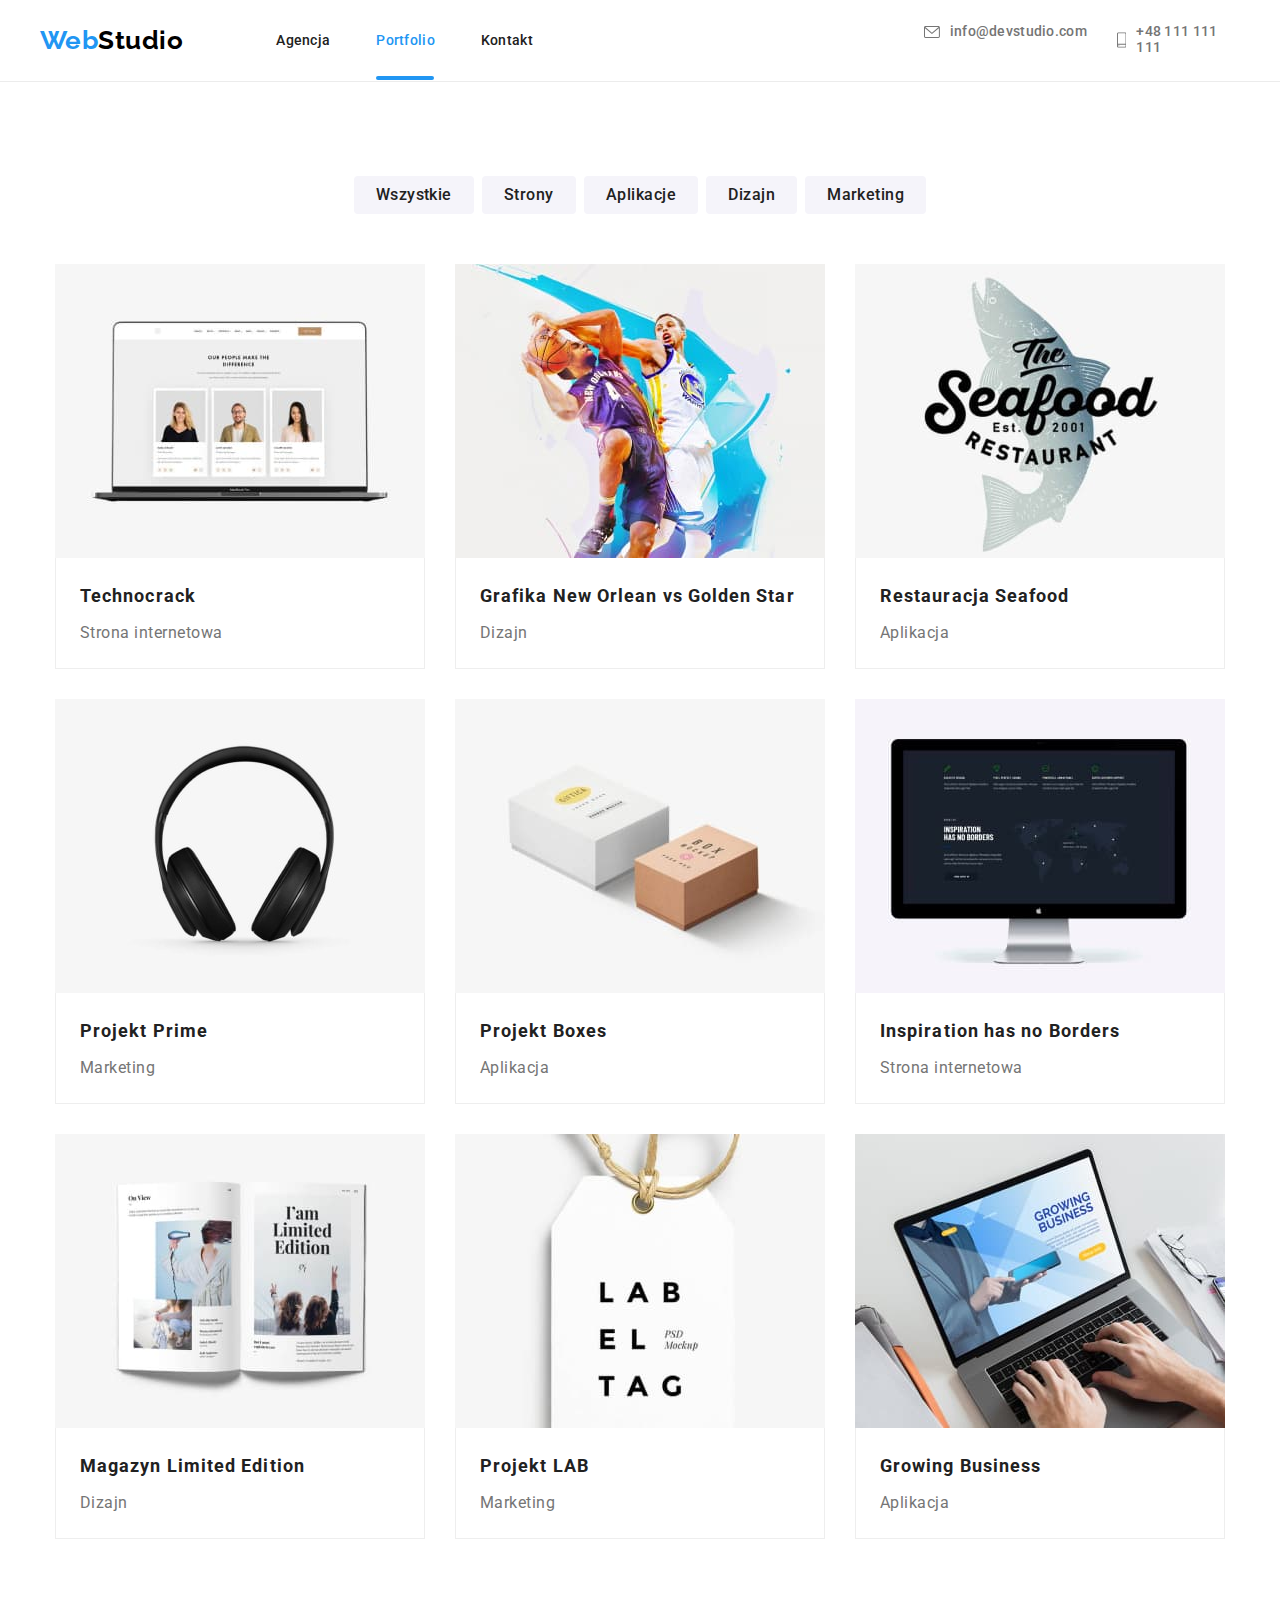
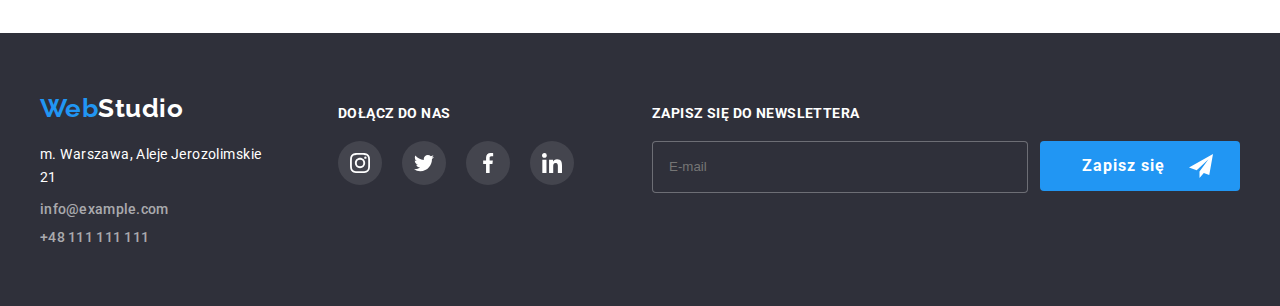
==== portfolio.html @ 6517c0ef "clone" ====
<!DOCTYPE html>
<html lang="pl">

<head>
  <meta charset="UTF-8" />
  <meta http-equiv="X-UA-Compatible" content="IE=edge" />
  <meta name="viewport" content="width=device-width, initial-scale=1.0" />
  <title>WebStudio | Portfolio</title>
  <link rel="preconnect" href="https://fonts.googleapis.com" />
  <link rel="preconnect" href="https://fonts.gstatic.com" crossorigin />
  <link href="https://fonts.googleapis.com/css2?family=Raleway:wght@700&family=Roboto:wght@400;500;700;900&display=swap"
    rel="stylesheet" />
  <link rel="stylesheet" href="https://cdnjs.cloudflare.com/ajax/libs/modern-normalize/1.1.0/modern-normalize.min.css"
    integrity="sha512-wpPYUAdjBVSE4KJnH1VR1HeZfpl1ub8YT/NKx4PuQ5NmX2tKuGu6U/JRp5y+Y8XG2tV+wKQpNHVUX03MfMFn9Q=="
    crossorigin="anonymous" referrerpolicy="no-referrer" />
  <link href="./css/styles.css" rel="stylesheet" />
</head>

<body>
  <header class="header-line">
    <div class="container box1">
      <a class="logo-black" href="./index.html"><span class="logo-web">Web</span>Studio</a>
      <nav>
        <ul class="navigation-links">
          <li class="list-navigation">
            <a class="link" href="./index.html">Agencja</a>
          </li>
          <li class="list-navigation">
            <a class="link-active-portfolio" href="./portfolio.html">Portfolio</a>
          </li>
          <li class="list-navigation">
            <a class="link" href="#">Kontakt</a>
          </li>
        </ul>
      </nav>
      <ul class="contact-links-top">
        <li class="list-contact">
          <a class="link-contact" href="mailto:info@devstudio.com">
            <svg class="icons-contact" width="16" height="12">
              <use href="./images/icons.svg#icon-envelope"></use>
            </svg>info@devstudio.com</a>
        </li>
        <li class="list-contact">
          <a class="link-contact" href="tel:+48111111111"><svg class="icons-contact" width="10" height="16">
              <use href="./images/icons.svg#icon-phone"></use>
            </svg>+48 111 111 111</a>
        </li>
      </ul>
    </div>
  </header>
  <main>
    <!-- Project filters -->
    <div class="container">
      <ul class="list-project-filter">
        <li class="item-project-filter">
          <button type="button" class="project-filter">Wszystkie</button>
        </li>
        <li class="item-project-filter">
          <button type="button" class="project-filter">Strony</button>
        </li>
        <li class="item-project-filter">
          <button type="button" class="project-filter">Aplikacje</button>
        </li>
        <li class="item-project-filter">
          <button type="button" class="project-filter">Dizajn</button>
        </li>
        <li class="item-project-filter">
          <button type="button" class="project-filter">Marketing</button>
        </li>
      </ul>
    </div>
    <!-- Project results -->
    <section class="section-projects">
      <div class="container">
        <ul class="list-project">
          <li class="item-project">
            <img src="images/technocrack.jpg" alt="projekt strony internetowej firmy technocrack" width="370"
              height="294" />
            <div class="overlay">
              <p class="overlay-description">
                Technocrack jest popularną platformą wykorzystywaną do
                rozpowszechniania koronawirusa. Firmy wykorzystują tę
                platformę do celów szpiegowskich i ataków na niezabezpieczone
                serwery konkurencji
              </p>
            </div>
            <div class="project-border">
              <h2 class="project-name">Technocrack</h2>
              <p class="project-group">Strona internetowa</p>
            </div>
          </li>
          <li class="item-project">
            <img src="images/new-orlean-vs-golden-star.jpg" alt="ilustracja dwóch zawodników koszykówki podczas meczu"
              width="370" height="294" />
            <div class="overlay">
              <p class="overlay-description">
                Technocrack jest popularną platformą wykorzystywaną do
                rozpowszechniania koronawirusa. Firmy wykorzystują tę
                platformę do celów szpiegowskich i ataków na niezabezpieczone
                serwery konkurencji
              </p>
            </div>
            <div class="project-border">
              <h2 class="project-name">
                Grafika New Orlean vs Golden Star
              </h2>
              <p class="project-group">Dizajn</p>
            </div>
          </li>
          <li class="item-project">
            <img src="images/seafood-restaurant.jpg" alt="logo restauracji seafood" width="370" height="294" />
            <div class="overlay">
              <p class="overlay-description">
                Technocrack jest popularną platformą wykorzystywaną do
                rozpowszechniania koronawirusa. Firmy wykorzystują tę
                platformę do celów szpiegowskich i ataków na niezabezpieczone
                serwery konkurencji
              </p>
            </div>
            <div class="project-border">
              <h2 class="project-name">
                Restauracja Seafood
              </h2>
              <p class="project-group">Aplikacja</p>
            </div>
          </li>
          <li class="item-project">
            <img src="images/project-prime.jpg" alt="czarne słuchawki nauszne" width="370" height="294" />
            <div class="overlay">
              <p class="overlay-description">
                Technocrack jest popularną platformą wykorzystywaną do
                rozpowszechniania koronawirusa. Firmy wykorzystują tę
                platformę do celów szpiegowskich i ataków na niezabezpieczone
                serwery konkurencji
              </p>
            </div>
            <div class="project-border">
              <h2 class="project-name">
                Projekt Prime
              </h2>
              <p class="project-group">Marketing</p>
            </div>
          </li>
          <li class="item-project">
            <img src="images/project-boxes.jpg" alt="dwa tekturowe pudełka" width="370" height="294" />
            <div class="overlay">
              <p class="overlay-description">
                Technocrack jest popularną platformą wykorzystywaną do
                rozpowszechniania koronawirusa. Firmy wykorzystują tę
                platformę do celów szpiegowskich i ataków na niezabezpieczone
                serwery konkurencji
              </p>
            </div>
            <div class="project-border">
              <h2 class="project-name">
                Projekt Boxes
              </h2>
              <p class="project-group">Aplikacja</p>
            </div>
          </li>
          <li class="item-project">
            <img src="images/inspiration-has-no-borders.jpg"
              alt="monitor z wyświetlonym projektem strony internetowej inspiration has no borders" width="370"
              height="294" />
            <div class="overlay">
              <p class="overlay-description">
                Technocrack jest popularną platformą wykorzystywaną do
                rozpowszechniania koronawirusa. Firmy wykorzystują tę
                platformę do celów szpiegowskich i ataków na niezabezpieczone
                serwery konkurencji
              </p>
            </div>
            <div class="project-border">
              <h2 class="project-name">
                Inspiration has no Borders
              </h2>
              <p class="project-group">Strona internetowa</p>
            </div>
          </li>
          <li class="item-project">
            <img src="images/limited-edition-magazine.jpg" alt="zdjęcie papierowej wersji magazynu limited edition"
              width="370" height="294" />
            <div class="overlay">
              <p class="overlay-description">
                Technocrack jest popularną platformą wykorzystywaną do
                rozpowszechniania koronawirusa. Firmy wykorzystują tę
                platformę do celów szpiegowskich i ataków na niezabezpieczone
                serwery konkurencji
              </p>
            </div>
            <div class="project-border">
              <h2 class="project-name">
                Magazyn Limited Edition
              </h2>
              <p class="project-group">Dizajn</p>
            </div>
          </li>
          <li class="item-project">
            <img src="images/project-lab.jpg" alt="makieta projektu labeltag" width="370" height="294" />
            <div class="overlay">
              <p class="overlay-description">
                Technocrack jest popularną platformą wykorzystywaną do
                rozpowszechniania koronawirusa. Firmy wykorzystują tę
                platformę do celów szpiegowskich i ataków na niezabezpieczone
                serwery konkurencji
              </p>
            </div>
            <div class="project-border">
              <h2 class="project-name">Projekt LAB</h2>
              <p class="project-group">Marketing</p>
            </div>
          </li>
          <li class="item-project">
            <img src="images/growing-business.jpg" alt="laptop z uruchomioną aplikacją growing business" width="370"
              height="294" />
            <div class="overlay">
              <p class="overlay-description">
                Technocrack jest popularną platformą wykorzystywaną do
                rozpowszechniania koronawirusa. Firmy wykorzystują tę
                platformę do celów szpiegowskich i ataków na niezabezpieczone
                serwery konkurencji
              </p>
            </div>
            <div class="project-border">
              <h2 class="project-name">Growing Business</h2>
              <p class="project-group">Aplikacja</p>
            </div>
          </li>
        </ul>
      </div>
    </section>
  </main>
  <footer class="footer">
    <div class="container footer-box">
      <div>
        <a class="logo-white" href="./index.html"><span class="logo-web">Web</span>Studio</a>
        <address>
          <ul class="contact-links-bottom">
            <li>
              <p class="city-street">m. Warszawa, Aleje Jerozolimskie 21</p>
            </li>
            <li class="item-contact-bottom">
              <a class="link" href="mailto:info@example.com">info@example.com</a>
            </li>
            <li>
              <a class="link" href="tel:+48111111111">+48 111 111 111</a>
            </li>
          </ul>
        </address>
      </div>
      <div class="media-box social-margin">
        <h3 class="social-media-title">Dołącz do nas</h3>
        <ul class="list-social-media">
          <li class="social-media-icon">
            <a class="social-media-icon-border" href="#">
              <svg class="list-icons" width="20" height="20">
                <use href="./images/icons.svg#icon-instagram"></use>
              </svg></a>
          </li>
          <li class="social-media-icon">
            <a class="social-media-icon-border" href="#">
              <svg class="list-icons" width="20" height="20">
                <use href="./images/icons.svg#icon-twitter"></use>
              </svg></a>
          </li>
          <li class="social-media-icon">
            <a class="social-media-icon-border" href="#">
              <svg class="list-icons" width="20" height="20">
                <use href="./images/icons.svg#icon-facebook"></use>
              </svg></a>
          </li>
          <li class="social-media-icon">
            <a class="social-media-icon-border" href="#">
              <svg class="list-icons" width="20" height="20">
                <use href="./images/icons.svg#icon-linkedin"></use>
              </svg></a>
          </li>
        </ul>
      </div>
      <form class="list-what-we-do newsletter-margin" name="newsletterForm" autocomplete="on">
        <label class="social-media-title column" for="newsletter-input">
          Zapisz się do newslettera
          <input class="newsletter-form" id="newsletter-input" type="email" name="newsletterEmail" placeholder="E-mail"
            required />
        </label>
        <button class="service-order button-margin" type="submit">Zapisz się<svg class="send-icon" width="24"
            height="24">
            <use href="./images/icons.svg#icon-send"></use>
          </svg></button>
      </form>
    </div>
  </footer>
</body>

</html>
---- css/styles.css ----
* {
  margin: 0;
  padding: 0;
}

:root {
  --accent-color: #2196f3;
  --main-text-color: #212121;
  --main-description-color: #757575;
  --white-text: #fff;
  --black-text: #000000;
  --bottom-contact-color: rgba(255, 255, 255, 0.6);
  --portfolio-filter: #f5f4fa;
  --footer-background: #2f303a;
  --footer-socialmedia-icon: rgba(255, 255, 255, 0.1);
  --icon-color: #afb1b8;
}

/* Global */

body {
  color: var(--main-text-color);
  font-family: "Roboto", "Tahoma", sans-serif;
  letter-spacing: 0.03em;
}

a {
  text-decoration: none;
}

ul {
  list-style: none;
}

.container {
  max-width: 1200px;
  width: 100%;
  margin: 0 auto;
}

.section {
  padding: 94px 0;
}

.second-headline {
  color: var(--main-text-color);
  font-size: 36px;
  line-height: 1.16;
  text-align: center;
  letter-spacing: 0.03em;
  margin-bottom: 50px;
}

.align {
  text-align: center;
}

/* Header */

.link-active,
.link-active-portfolio {
  color: var(--accent-color);
  font-weight: 500;
  font-size: 14px;
  line-height: 1.14;
  letter-spacing: 0.02em;
  transition-duration: 250ms;
  transition-timing-function: cubic-bezier(0.4, 0, 0.2, 1);
  transition-property: color;
}

.link-active::after,
.link-active-portfolio::after {
  content: "";
  height: 4px;
  background-color: var(--accent-color);
  border-radius: 2px;
  position: absolute;
  top: 46px;
  left: 0;
  margin: 0;
  padding: 0;
  display: block;
}

.link-active::after {
  width: 53px;
}
.link-active-portfolio::after {
  width: 58px;
}

.header-line {
  border-bottom: 1px solid #ececec;
}

.box1 {
  display: flex;
  align-items: center;
  margin-top: 24px;
  margin-bottom: 25px;
}

.logo-black {
  color: var(--black-text);
  font-family: "Raleway";
  font-weight: 700;
  font-size: 26px;
  margin-right: 93px;
}

.logo-white {
  color: var(--white-text);
  font-family: "Raleway";
  font-weight: 700;
  font-size: 26px;
}

.logo-web {
  color: var(--accent-color);
}

.navigation-links {
  display: flex;
}

.navigation-links:last-child {
  margin-right: 345px;
}

.list-navigation {
  margin-right: 46px;
  position: relative;
}

.link {
  color: var(--main-text-color);
  font-weight: 500;
  font-size: 14px;
  line-height: 1.14;
  letter-spacing: 0.02em;
  transition-duration: 250ms;
  transition-timing-function: cubic-bezier(0.4, 0, 0.2, 1);
  transition-property: color;
}

.contact-links-bottom .link:hover,
.contact-links-bottom .link:focus,
.link-active:hover,
.link-active:focus,
.link:hover,
.link:focus {
  color: var(--accent-color);
}

.contact-links-top {
  display: flex;
}

.link-contact {
  display: flex;
  align-items: center;
}

.list-contact:not(:last-child) {
  margin-right: 30px;
}

.contact-links-top .link-contact {
  color: var(--main-description-color);
  fill: var(--main-description-color);
  font-weight: 500;
  font-size: 14px;
  line-height: 1.14;
  letter-spacing: 0.02em;
  transition-duration: 250ms;
  transition-timing-function: cubic-bezier(0.4, 0, 0.2, 1);
  transition-property: color, fill;
}

.link-contact:hover,
.link-contact:focus {
  color: var(--accent-color);
  fill: var(--accent-color);
}

.icons-contact {
  margin-right: 10px;
}

/* Main Header */

.main-headline {
  color: var(--white-text);
  font-weight: 900;
  font-size: 44px;
  line-height: 1.36;
  text-align: center;
  letter-spacing: 0.06em;
  padding-top: 200px;
  margin-bottom: 30px;
  text-transform: uppercase;
}

.service-order {
  color: var(--white-text);
  font-family: "Roboto";
  font-weight: 700;
  font-size: 16px;
  line-height: 1.87;
  letter-spacing: 0.06em;
  background: var(--accent-color);
  border: none;
  border-radius: 4px;
  cursor: pointer;
}

.service-padding {
  padding: 10px 41px 10px 41px;
  margin-bottom: 200px;
}

.section-background-1 {
  background-color: var(--footer-background);
  background-image: linear-gradient(
      to bottom,
      rgba(47, 48, 58, 0.4) 50%,
      rgba(47, 48, 58, 0.4) 50%
    ),
    url(../images/baner-background.jpg);
  background-repeat: no-repeat;
  background-position: center;
  background-size: 1600px;
}

.box3 {
  display: flex;
  justify-content: center;
  padding-bottom: 200px;
}

/* Our assests */

.assets {
  font-size: 14px;
  line-height: 1.14;
  letter-spacing: 0.03em;
  text-transform: uppercase;
}

.assets-description {
  color: var(--main-description-color);
  font-size: 14px;
  line-height: 1.71;
  letter-spacing: 0.03em;
  margin-top: 10px;
}

.list-assets {
  display: flex;
}

.item-assest:not(:last-child) {
  margin-right: 30px;
}

.assets-icon-box {
  display: flex;
  justify-content: center;
  align-items: center;
  width: 270px;
  height: 120px;
  background-color: var(--portfolio-filter);
  margin-bottom: 30px;
}

/* What we do */

.list-what-we-do {
  display: flex;
  justify-content: center;
}

.item-what-we-do:not(:last-child) {
  margin-right: 30px;
}

.section-what-we-do {
  margin-bottom: 94px;
}

.item-description-background {
  position: relative;
}

.item-description {
  width: 370px;
  height: 70px;

  position: absolute;
  left: 50%;
  top: 87%;
  margin: 0;
  padding: 27px 90px;
  transform: translateX(-50%) translateY(-50%);
  z-index: 1;

  font-weight: 700;
  font-size: 14px;
  line-height: 0.87;
  text-align: center;
  letter-spacing: 0.03em;
  text-transform: uppercase;
  background-image: linear-gradient(
    to bottom,
    rgba(47, 48, 58, 0.8) 50%,
    rgba(47, 48, 58, 0.8) 50%
  );
  color: var(--white-text);
}

/* Our team */

.section-background-2 {
  background-color: var(--portfolio-filter);
}

.item-team {
  margin-right: 30px;
  background-color: var(--white-text);
  box-shadow: 0px 1px 3px rgba(0, 0, 0, 0.12), 0px 1px 1px rgba(0, 0, 0, 0.14),
    0px 2px 1px rgba(0, 0, 0, 0.2);
  border-radius: 0px 0px 4px 4px;
  max-width: 270px;
}

.item-team:last-child {
  margin-right: 0px;
}

.member-name {
  color: var(--main-text-color);
  font-weight: 500;
  font-size: 16px;
  line-height: 1.18;
  letter-spacing: 0.03em;
  margin-top: 30px;
  margin-bottom: 10px;
  display: flex;
  justify-content: center;
}

.member-position {
  color: var(--main-description-color);
  font-size: 16px;
  line-height: 1.18;
  letter-spacing: 0.03em;
  margin-bottom: 16px;
  display: flex;
  justify-content: center;
}

.team-icon:not(:last-child) {
  margin-right: 10px;
}

.team-icon-border {
  display: flex;
  align-items: center;
  justify-content: center;
  width: 44px;
  height: 44px;
  border-radius: 50px;
  fill: var(--icon-color);
  background-color: var(--white-text);
  transition-duration: 250ms;
  transition-timing-function: cubic-bezier(0.4, 0, 0.2, 1);
  transition-property: background-color, fill;
}

.team-icon-border:hover,
.team-icon-border:focus {
  fill: var(--white-text);
  background-color: var(--accent-color);
}

/* Our clients */

.list-clients {
  fill: var(--icon-color);
  padding-bottom: 30px;
  display: flex;
  align-items: center;
  justify-content: center;
  transition-duration: 250ms;
  transition-timing-function: cubic-bezier(0.4, 0, 0.2, 1);
  transition-property: fill;
}

.item-client:not(:last-child) {
  margin-right: 30px;
}

.list-icons {
  transition-duration: 250ms;
  transition-timing-function: cubic-bezier(0.4, 0, 0.2, 1);
}

.item-border {
  display: flex;
  align-items: center;
  justify-content: center;
  width: 170px;
  height: 92px;
  border: 1px solid #afb1b8;
  border-radius: 4px;
  fill: var(--icon-color);
  transition-property: border, --color3, --color2;
  transition-duration: 1s;
  transition-timing-function: cubic-bezier(0.4, 0, 0.2, 1);
  transition-property: border;
}

.item-border:hover,
.item-border:focus {
  border: 1px solid var(--accent-color);
  fill: var(--accent-color);
}

/* Footer */

.footer {
  background-color: var(--footer-background);
  padding-top: 60px;
  padding-bottom: 60px;
}

.city-street {
  color: var(--white-text);
  font-size: 14px;
  line-height: 1.71;
  letter-spacing: 0.03em;
  font-style: normal;
  margin-top: 20px;
  margin-bottom: 9px;
}

.item-contact-bottom {
  margin-bottom: 9px;
}

.contact-links-bottom .link {
  color: var(--bottom-contact-color);
  font-weight: 500;
  font-size: 14px;
  line-height: 1.14;
  letter-spacing: 0.02em;
  font-style: normal;
  transition-duration: 250ms;
  transition-timing-function: cubic-bezier(0.4, 0, 0.2, 1);
  transition-property: color;
}

.media-box {
  display: flex;
  flex-direction: column;
  padding-top: 12px;
}

.column {
  display: flex;
  flex-direction: column;
}

.social-margin {
  padding-left: 70px;
}

.newsletter-margin {
  margin-left: 78px;
  padding-top: 12px;
}

.button-margin {
  display: flex;
  align-items: center;
  margin-top: 36px;
  margin-left: 12px;
  padding-left: 42px;
  width: 200px;
  height: 50px;
}

.send-icon {
  margin-left: 24px;
}

input.newsletter-form {
  color: rgba(255, 255, 255, 0.6);
}

input.newsletter-form:focus {
  border: 1px solid var(--accent-color);
}

.newsletter-form {
  width: 358px;
  height: 50px;
  background: #2f303a;
  border: 1px solid rgba(255, 255, 255, 0.3);
  border-radius: 4px;
  padding-left: 16px;
  margin-top: 20px;
}

.social-media-title {
  color: var(--white-text);
  font-weight: 700;
  font-size: 14px;
  line-height: 16px;
  letter-spacing: 0.03em;
  text-transform: uppercase;
  margin-bottom: 20px;
}

.social-media-icon:not(:last-child) {
  margin-right: 20px;
}

.footer-box {
  display: flex;
  justify-content: center;
}

.social-media-icon-border {
  display: flex;
  align-items: center;
  justify-content: center;
  width: 44px;
  height: 44px;
  background-color: var(--footer-socialmedia-icon);
  fill: var(--white-text);
  border-radius: 50px;
  transition-duration: 250ms;
  transition-timing-function: cubic-bezier(0.4, 0, 0.2, 1);
  transition-property: background-color, fill;
}

.social-media-icon-border:hover,
.social-media-icon-border:focus {
  background-color: var(--accent-color);
}

/* Project filters */

.project-filter {
  color: var(--main-text-color);
  font-family: "Roboto";
  font-weight: 500;
  font-size: 16px;
  line-height: 1.62;
  text-align: center;
  letter-spacing: 0.03em;
  background-color: var(--portfolio-filter);
  box-shadow: none;
  border: 0px solid;
  border-radius: 4px;
  padding: 6px 22px 6px 22px;
  transition-duration: 250ms;
  transition-timing-function: cubic-bezier(0.4, 0, 0.2, 1);
  transition-property: background-color, color, box-shadow;
}

.project-filter:hover,
.project-filter:focus {
  background-color: var(--accent-color);
  color: var(--white-text);
  cursor: pointer;
  box-shadow: 0px 3px 1px rgba(0, 0, 0, 0.1), 0px 1px 2px rgba(0, 0, 0, 0.08),
    0px 2px 2px rgba(0, 0, 0, 0.12);
}

.item-project-filter:not(:last-child) {
  margin-right: 8px;
}

/* Project results */

.project-name {
  color: var(--main-text-color);
  font-size: 18px;
  line-height: 2;
  letter-spacing: 0.06em;
  padding-top: 20px;
  padding-left: 24px;
}

.project-group {
  color: var(--main-description-color);
  font-size: 16px;
  line-height: 1.87;
  letter-spacing: 0.03em;
  padding-top: 4px;
  padding-left: 24px;
  padding-bottom: 20px;
}

.overlay {
  position: absolute;
  width: 100%;
  height: 100%;
  background-color: rgba(33, 150, 243, 0.9);
  top: 100%;
  transform: translateY(100%);
  transition: transform 500ms ease;
}

.overlay > .overlay-description {
  font-size: 18px;
  line-height: 1.55;
  letter-spacing: 0.03em;
  color: var(--white-text);
  padding-top: 49px;
  padding-left: 24px;
  padding-right: 45px;
}

.overlay code {
  display: inline-block;
  background-color: rgba(33, 150, 243, 0.9);
}

.main-headline-box,
.list-team,
.list-social-media,
.list-project-filter {
  display: flex;
  justify-content: center;
}

.list-project-filter {
  padding-top: 94px;
}

.section-projects {
  padding-top: 50px;
  padding-bottom: 94px;
}

.list-project {
  display: flex;
  flex-wrap: wrap;
  gap: 30px;
  justify-content: center;
}

.item-project {
  display: flex;
  flex-direction: column;
  position: relative;
  overflow: hidden;
  box-shadow: none;
  transition-duration: 250ms;
  transition-timing-function: cubic-bezier(0.4, 0, 0.2, 1);
  transition-property: box-shadow;
}

.item-project:hover {
  cursor: pointer;
  box-shadow: 0px 1px 1px rgba(0, 0, 0, 0.12), 0px 4px 4px rgba(0, 0, 0, 0.06),
    1px 4px 6px rgba(0, 0, 0, 0.16);
}

.item-project:hover .overlay {
  transform: translateY(-100%);
}

.project-border {
  border: 1px solid #eee;
  border-top: none;
  position: relative;
  background-color: var(--white-text);
}

/* modal.js */

.modal-background {
  top: 0;
  left: 0;
  width: 100vw;
  height: 100vh;
  background-color: rgba(0, 0, 0, 0.3);
  position: fixed;
  z-index: 1;
  transition-property: visibility;
  visibility: visible;
  display: flex;
  animation-name: modalOpen;
  animation-duration: 2000ms;
  animation-timing-function: ease-in;
  animation-direction: normal;
  animation-fill-mode: forwards;
}

.modal {
  top: 50%;
  left: 50%;
  width: 528px;
  height: 581px;
  background-color: var(--white-text);
  box-shadow: 0px 1px 3px rgba(0, 0, 0, 0.12), 0px 1px 1px rgba(0, 0, 0, 0.14),
    0px 2px 1px rgba(0, 0, 0, 0.2);
  border-radius: 4px;
  position: fixed;
  z-index: 2;
  transition-property: visibility, transform;
  transform: translateX(-50%) translateY(-50%);
  transition-duration: 2;
  visibility: visible;
  animation-name: modalFrame;
  animation-duration: 1000ms;
  animation-timing-function: ease-in;
  animation-direction: normal;
  animation-fill-mode: forwards;
}

.is-hidden {
  pointer-events: none;
  visibility: hidden;
  opacity: 0;
}

.button-close {
  width: 30px;
  height: 30px;
  background-color: var(--white-text);
  border: 1px solid rgba(0, 0, 0, 0.1);
  border-radius: 50%;
  cursor: pointer;
  margin-top: 8px;
  margin-left: 490px;
  display: flex;
  align-items: center;
  justify-content: center;
}

.modal-width {
  width: 100%;
  padding: 0 40px;
}

.input-service-order {
  width: 100%;
  border: 1px solid rgba(33, 33, 33, 0.2);
  border-radius: 4px;
  display: flex;
  margin-top: 4px;
  outline: none;
}

.input-service-order::placeholder {
  color: rgba(117, 117, 117, 0.5);
}

.label-margin:focus-within .form-icon {
  fill: var(--accent-color);
}

textarea.input-service-order:focus,
input.input-service-order:focus {
  border: 1px solid var(--accent-color);
}

textarea.input-service-order,
input.input-service-order {
  color: var(--main-description-color);
}

.label-margin {
  position: relative;
  margin-top: 10px;
  font-size: 12px;
  line-height: 1.16;
  letter-spacing: 0.01em;
  color: var(--main-description-color);
}

.form-icon {
  position: absolute;
  transition-duration: 250ms;
  transition-timing-function: cubic-bezier(0.4, 0, 0.2, 1);
}

.icon-1 {
  left: 15px;
  bottom: 14px;
}

.icon-2 {
  left: 14.27px;
  bottom: 13px;
}

.input-height {
  padding: 12px 12px 12px 42px;
}

.form-header {
  font-weight: 700;
  font-size: 20px;
  line-height: 1.15;
  margin-top: 2px;
  margin-bottom: 12px;
  text-align: center;
}

input.checkbox {
  appearance: none;
}

input.checkbox:checked + label.terms-checkbox::before {
  background-color: var(--accent-color);
  border: none;
}

label.terms-checkbox::before {
  display: block;
  position: absolute;
  cursor: pointer;
  left: 0;
  top: 4px;
  content: "";
  width: 16px;
  height: 15px;
  border: 1.8px solid var(--main-text-color);
  border-radius: 2px;
}

.terms-checkbox {
  position: relative;
  padding-left: 23px;
}

.icon-checkbox {
  position: absolute;
  cursor: pointer;
  top: 8px;
  left: 3px;
  z-index: 1;
}

.label-terms {
  display: flex;
  justify-content: center;
  position: relative;
  color: var(--main-description-color);
  font-size: 14px;
  line-height: 1.71;
  margin-top: 20px;
}

.button-send {
  width: 200px;
  height: 50px;
  background: var(--accent-color);
  box-shadow: 0px 4px 4px rgba(0, 0, 0, 0.15);
  border-radius: 4px;
  margin-top: 30px;
}

.modal-align {
  display: flex;
  align-items: center;
}

.resize-no {
  resize: none;
  padding: 12px 16px;
}

.terms {
  text-decoration: underline;
  color: var(--accent-color);
}

/* Animations */

@keyframes modalOpen {
  0% {
    background-color: rgba(0, 0, 0, 0);
  }
  50% {
    background-color: rgba(0, 0, 0, 0.2);
  }
  100% {
    background-color: rgba(0, 0, 0, 0.4);
  }
}

@keyframes modalFrame {
  0% {
    top: 0%;
    left: 50%;
    transform: translateX(-50%);
  }
  100% {
    top: 50%;
  }
}
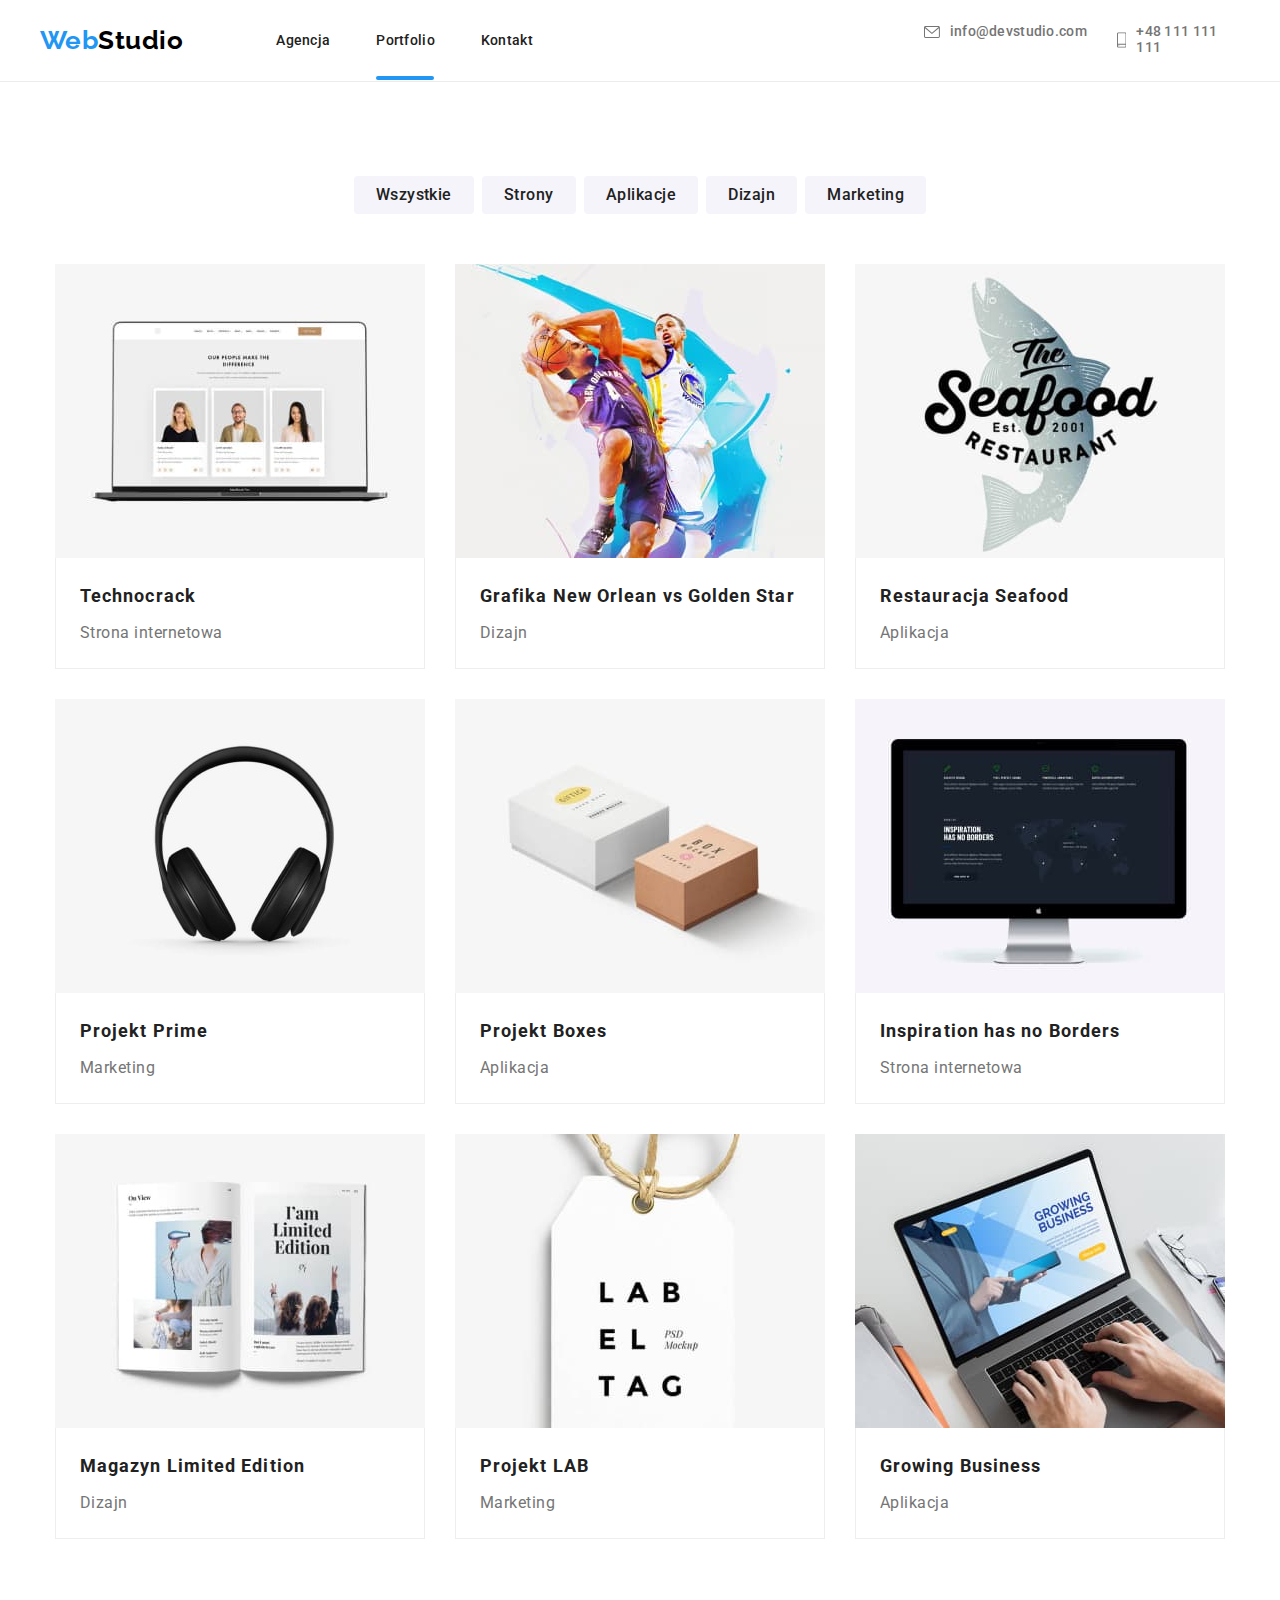
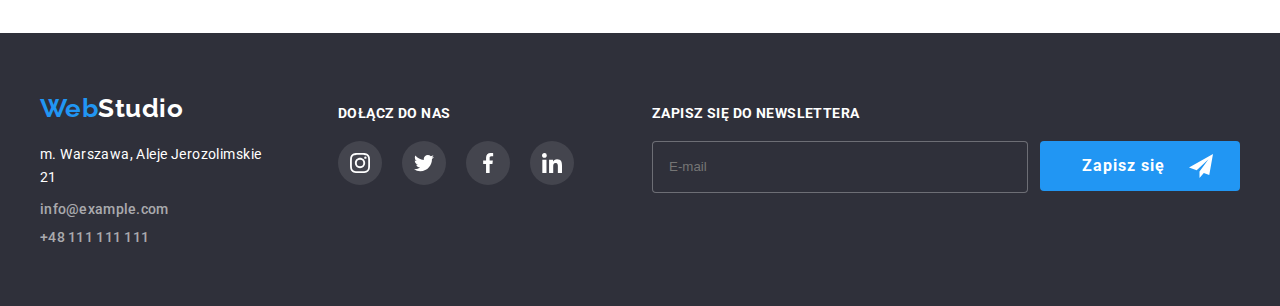
==== commit b54f32b1: "BEM vol 1" ====
--- a/portfolio.html
+++ b/portfolio.html
@@ -1,295 +1,360 @@
 <!DOCTYPE html>
 <html lang="pl">
+  <head>
+    <meta charset="UTF-8" />
+    <meta http-equiv="X-UA-Compatible" content="IE=edge" />
+    <meta name="viewport" content="width=device-width, initial-scale=1.0" />
+    <title>WebStudio | Portfolio</title>
+    <link rel="preconnect" href="https://fonts.googleapis.com" />
+    <link rel="preconnect" href="https://fonts.gstatic.com" crossorigin />
+    <link
+      href="https://fonts.googleapis.com/css2?family=Raleway:wght@700&family=Roboto:wght@400;500;700;900&display=swap"
+      rel="stylesheet"
+    />
+    <link
+      rel="stylesheet"
+      href="https://cdnjs.cloudflare.com/ajax/libs/modern-normalize/1.1.0/modern-normalize.min.css"
+      integrity="sha512-wpPYUAdjBVSE4KJnH1VR1HeZfpl1ub8YT/NKx4PuQ5NmX2tKuGu6U/JRp5y+Y8XG2tV+wKQpNHVUX03MfMFn9Q=="
+      crossorigin="anonymous"
+      referrerpolicy="no-referrer"
+    />
+    <link href="./css/styles.css" rel="stylesheet" />
+  </head>
 
-<head>
-  <meta charset="UTF-8" />
-  <meta http-equiv="X-UA-Compatible" content="IE=edge" />
-  <meta name="viewport" content="width=device-width, initial-scale=1.0" />
-  <title>WebStudio | Portfolio</title>
-  <link rel="preconnect" href="https://fonts.googleapis.com" />
-  <link rel="preconnect" href="https://fonts.gstatic.com" crossorigin />
-  <link href="https://fonts.googleapis.com/css2?family=Raleway:wght@700&family=Roboto:wght@400;500;700;900&display=swap"
-    rel="stylesheet" />
-  <link rel="stylesheet" href="https://cdnjs.cloudflare.com/ajax/libs/modern-normalize/1.1.0/modern-normalize.min.css"
-    integrity="sha512-wpPYUAdjBVSE4KJnH1VR1HeZfpl1ub8YT/NKx4PuQ5NmX2tKuGu6U/JRp5y+Y8XG2tV+wKQpNHVUX03MfMFn9Q=="
-    crossorigin="anonymous" referrerpolicy="no-referrer" />
-  <link href="./css/styles.css" rel="stylesheet" />
-</head>
-
-<body>
-  <header class="header-line">
-    <div class="container box1">
-      <a class="logo-black" href="./index.html"><span class="logo-web">Web</span>Studio</a>
-      <nav>
-        <ul class="navigation-links">
-          <li class="list-navigation">
-            <a class="link" href="./index.html">Agencja</a>
-          </li>
-          <li class="list-navigation">
-            <a class="link-active-portfolio" href="./portfolio.html">Portfolio</a>
-          </li>
-          <li class="list-navigation">
-            <a class="link" href="#">Kontakt</a>
-          </li>
-        </ul>
-      </nav>
-      <ul class="contact-links-top">
-        <li class="list-contact">
-          <a class="link-contact" href="mailto:info@devstudio.com">
-            <svg class="icons-contact" width="16" height="12">
-              <use href="./images/icons.svg#icon-envelope"></use>
-            </svg>info@devstudio.com</a>
-        </li>
-        <li class="list-contact">
-          <a class="link-contact" href="tel:+48111111111"><svg class="icons-contact" width="10" height="16">
-              <use href="./images/icons.svg#icon-phone"></use>
-            </svg>+48 111 111 111</a>
-        </li>
-      </ul>
-    </div>
-  </header>
-  <main>
-    <!-- Project filters -->
-    <div class="container">
-      <ul class="list-project-filter">
-        <li class="item-project-filter">
-          <button type="button" class="project-filter">Wszystkie</button>
-        </li>
-        <li class="item-project-filter">
-          <button type="button" class="project-filter">Strony</button>
-        </li>
-        <li class="item-project-filter">
-          <button type="button" class="project-filter">Aplikacje</button>
-        </li>
-        <li class="item-project-filter">
-          <button type="button" class="project-filter">Dizajn</button>
-        </li>
-        <li class="item-project-filter">
-          <button type="button" class="project-filter">Marketing</button>
-        </li>
-      </ul>
-    </div>
-    <!-- Project results -->
-    <section class="section-projects">
-      <div class="container">
-        <ul class="list-project">
-          <li class="item-project">
-            <img src="images/technocrack.jpg" alt="projekt strony internetowej firmy technocrack" width="370"
-              height="294" />
-            <div class="overlay">
-              <p class="overlay-description">
-                Technocrack jest popularną platformą wykorzystywaną do
-                rozpowszechniania koronawirusa. Firmy wykorzystują tę
-                platformę do celów szpiegowskich i ataków na niezabezpieczone
-                serwery konkurencji
-              </p>
-            </div>
-            <div class="project-border">
-              <h2 class="project-name">Technocrack</h2>
-              <p class="project-group">Strona internetowa</p>
-            </div>
-          </li>
-          <li class="item-project">
-            <img src="images/new-orlean-vs-golden-star.jpg" alt="ilustracja dwóch zawodników koszykówki podczas meczu"
-              width="370" height="294" />
-            <div class="overlay">
-              <p class="overlay-description">
-                Technocrack jest popularną platformą wykorzystywaną do
-                rozpowszechniania koronawirusa. Firmy wykorzystują tę
-                platformę do celów szpiegowskich i ataków na niezabezpieczone
-                serwery konkurencji
-              </p>
-            </div>
-            <div class="project-border">
-              <h2 class="project-name">
-                Grafika New Orlean vs Golden Star
-              </h2>
-              <p class="project-group">Dizajn</p>
-            </div>
-          </li>
-          <li class="item-project">
-            <img src="images/seafood-restaurant.jpg" alt="logo restauracji seafood" width="370" height="294" />
-            <div class="overlay">
-              <p class="overlay-description">
-                Technocrack jest popularną platformą wykorzystywaną do
-                rozpowszechniania koronawirusa. Firmy wykorzystują tę
-                platformę do celów szpiegowskich i ataków na niezabezpieczone
-                serwery konkurencji
-              </p>
-            </div>
-            <div class="project-border">
-              <h2 class="project-name">
-                Restauracja Seafood
-              </h2>
-              <p class="project-group">Aplikacja</p>
-            </div>
-          </li>
-          <li class="item-project">
-            <img src="images/project-prime.jpg" alt="czarne słuchawki nauszne" width="370" height="294" />
-            <div class="overlay">
-              <p class="overlay-description">
-                Technocrack jest popularną platformą wykorzystywaną do
-                rozpowszechniania koronawirusa. Firmy wykorzystują tę
-                platformę do celów szpiegowskich i ataków na niezabezpieczone
-                serwery konkurencji
-              </p>
-            </div>
-            <div class="project-border">
-              <h2 class="project-name">
-                Projekt Prime
-              </h2>
-              <p class="project-group">Marketing</p>
-            </div>
-          </li>
-          <li class="item-project">
-            <img src="images/project-boxes.jpg" alt="dwa tekturowe pudełka" width="370" height="294" />
-            <div class="overlay">
-              <p class="overlay-description">
-                Technocrack jest popularną platformą wykorzystywaną do
-                rozpowszechniania koronawirusa. Firmy wykorzystują tę
-                platformę do celów szpiegowskich i ataków na niezabezpieczone
-                serwery konkurencji
-              </p>
-            </div>
-            <div class="project-border">
-              <h2 class="project-name">
-                Projekt Boxes
-              </h2>
-              <p class="project-group">Aplikacja</p>
-            </div>
-          </li>
-          <li class="item-project">
-            <img src="images/inspiration-has-no-borders.jpg"
-              alt="monitor z wyświetlonym projektem strony internetowej inspiration has no borders" width="370"
-              height="294" />
-            <div class="overlay">
-              <p class="overlay-description">
-                Technocrack jest popularną platformą wykorzystywaną do
-                rozpowszechniania koronawirusa. Firmy wykorzystują tę
-                platformę do celów szpiegowskich i ataków na niezabezpieczone
-                serwery konkurencji
-              </p>
-            </div>
-            <div class="project-border">
-              <h2 class="project-name">
-                Inspiration has no Borders
-              </h2>
-              <p class="project-group">Strona internetowa</p>
-            </div>
-          </li>
-          <li class="item-project">
-            <img src="images/limited-edition-magazine.jpg" alt="zdjęcie papierowej wersji magazynu limited edition"
-              width="370" height="294" />
-            <div class="overlay">
-              <p class="overlay-description">
-                Technocrack jest popularną platformą wykorzystywaną do
-                rozpowszechniania koronawirusa. Firmy wykorzystują tę
-                platformę do celów szpiegowskich i ataków na niezabezpieczone
-                serwery konkurencji
-              </p>
-            </div>
-            <div class="project-border">
-              <h2 class="project-name">
-                Magazyn Limited Edition
-              </h2>
-              <p class="project-group">Dizajn</p>
-            </div>
-          </li>
-          <li class="item-project">
-            <img src="images/project-lab.jpg" alt="makieta projektu labeltag" width="370" height="294" />
-            <div class="overlay">
-              <p class="overlay-description">
-                Technocrack jest popularną platformą wykorzystywaną do
-                rozpowszechniania koronawirusa. Firmy wykorzystują tę
-                platformę do celów szpiegowskich i ataków na niezabezpieczone
-                serwery konkurencji
-              </p>
-            </div>
-            <div class="project-border">
-              <h2 class="project-name">Projekt LAB</h2>
-              <p class="project-group">Marketing</p>
-            </div>
-          </li>
-          <li class="item-project">
-            <img src="images/growing-business.jpg" alt="laptop z uruchomioną aplikacją growing business" width="370"
-              height="294" />
-            <div class="overlay">
-              <p class="overlay-description">
-                Technocrack jest popularną platformą wykorzystywaną do
-                rozpowszechniania koronawirusa. Firmy wykorzystują tę
-                platformę do celów szpiegowskich i ataków na niezabezpieczone
-                serwery konkurencji
-              </p>
-            </div>
-            <div class="project-border">
-              <h2 class="project-name">Growing Business</h2>
-              <p class="project-group">Aplikacja</p>
-            </div>
+  <body>
+    <header class="header">
+      <div class="container container--header">
+        <a class="header__logo header__logo--black" href="./index.html"
+          ><span class="header__logo--blue">Web</span>Studio</a
+        >
+        <nav>
+          <ul class="header__navigation">
+            <li class="header__navigation-item">
+              <a class="header__navigation-link" href="./index.html">Agencja</a>
+            </li>
+            <li class="header__navigation-item">
+              <a
+                class="header__navigation-link header__navigation-link--portfolio"
+                href="./portfolio.html"
+                >Portfolio</a
+              >
+            </li>
+            <li class="header__navigation-item">
+              <a class="header__navigation-link" href="#">Kontakt</a>
+            </li>
+          </ul>
+        </nav>
+        <ul class="header__contact">
+          <li class="header__contact-item">
+            <a class="header__contact-link" href="mailto:info@devstudio.com">
+              <svg class="header__contact-icon" width="16" height="12">
+                <use href="./images/icons.svg#icon-envelope"></use></svg
+              >info@devstudio.com</a
+            >
+          </li>
+          <li class="header__contact-item">
+            <a class="header__contact-link" href="tel:+48111111111"
+              ><svg class="header__contact-icon" width="10" height="16">
+                <use href="./images/icons.svg#icon-phone"></use></svg
+              >+48 111 111 111</a
+            >
           </li>
         </ul>
       </div>
-    </section>
-  </main>
-  <footer class="footer">
-    <div class="container footer-box">
-      <div>
-        <a class="logo-white" href="./index.html"><span class="logo-web">Web</span>Studio</a>
-        <address>
-          <ul class="contact-links-bottom">
-            <li>
-              <p class="city-street">m. Warszawa, Aleje Jerozolimskie 21</p>
-            </li>
-            <li class="item-contact-bottom">
-              <a class="link" href="mailto:info@example.com">info@example.com</a>
-            </li>
-            <li>
-              <a class="link" href="tel:+48111111111">+48 111 111 111</a>
-            </li>
-          </ul>
-        </address>
-      </div>
-      <div class="media-box social-margin">
-        <h3 class="social-media-title">Dołącz do nas</h3>
-        <ul class="list-social-media">
-          <li class="social-media-icon">
-            <a class="social-media-icon-border" href="#">
-              <svg class="list-icons" width="20" height="20">
-                <use href="./images/icons.svg#icon-instagram"></use>
-              </svg></a>
-          </li>
-          <li class="social-media-icon">
-            <a class="social-media-icon-border" href="#">
-              <svg class="list-icons" width="20" height="20">
-                <use href="./images/icons.svg#icon-twitter"></use>
-              </svg></a>
-          </li>
-          <li class="social-media-icon">
-            <a class="social-media-icon-border" href="#">
-              <svg class="list-icons" width="20" height="20">
-                <use href="./images/icons.svg#icon-facebook"></use>
-              </svg></a>
-          </li>
-          <li class="social-media-icon">
-            <a class="social-media-icon-border" href="#">
-              <svg class="list-icons" width="20" height="20">
-                <use href="./images/icons.svg#icon-linkedin"></use>
-              </svg></a>
+    </header>
+    <main>
+      <!-- Project filters -->
+      <div class="container">
+        <ul class="list-project-filter">
+          <li class="item-project-filter">
+            <button type="button" class="project-filter">Wszystkie</button>
+          </li>
+          <li class="item-project-filter">
+            <button type="button" class="project-filter">Strony</button>
+          </li>
+          <li class="item-project-filter">
+            <button type="button" class="project-filter">Aplikacje</button>
+          </li>
+          <li class="item-project-filter">
+            <button type="button" class="project-filter">Dizajn</button>
+          </li>
+          <li class="item-project-filter">
+            <button type="button" class="project-filter">Marketing</button>
           </li>
         </ul>
       </div>
-      <form class="list-what-we-do newsletter-margin" name="newsletterForm" autocomplete="on">
-        <label class="social-media-title column" for="newsletter-input">
-          Zapisz się do newslettera
-          <input class="newsletter-form" id="newsletter-input" type="email" name="newsletterEmail" placeholder="E-mail"
-            required />
-        </label>
-        <button class="service-order button-margin" type="submit">Zapisz się<svg class="send-icon" width="24"
-            height="24">
-            <use href="./images/icons.svg#icon-send"></use>
-          </svg></button>
-      </form>
-    </div>
-  </footer>
-</body>
-
-</html>+      <!-- Project results -->
+      <section class="section-projects">
+        <div class="container">
+          <ul class="list-project">
+            <li class="item-project">
+              <img
+                src="images/technocrack.jpg"
+                alt="projekt strony internetowej firmy technocrack"
+                width="370"
+                height="294"
+              />
+              <div class="overlay">
+                <p class="overlay-description">
+                  Technocrack jest popularną platformą wykorzystywaną do
+                  rozpowszechniania koronawirusa. Firmy wykorzystują tę
+                  platformę do celów szpiegowskich i ataków na niezabezpieczone
+                  serwery konkurencji
+                </p>
+              </div>
+              <div class="project-border">
+                <h2 class="project-name">Technocrack</h2>
+                <p class="project-group">Strona internetowa</p>
+              </div>
+            </li>
+            <li class="item-project">
+              <img
+                src="images/new-orlean-vs-golden-star.jpg"
+                alt="ilustracja dwóch zawodników koszykówki podczas meczu"
+                width="370"
+                height="294"
+              />
+              <div class="overlay">
+                <p class="overlay-description">
+                  Technocrack jest popularną platformą wykorzystywaną do
+                  rozpowszechniania koronawirusa. Firmy wykorzystują tę
+                  platformę do celów szpiegowskich i ataków na niezabezpieczone
+                  serwery konkurencji
+                </p>
+              </div>
+              <div class="project-border">
+                <h2 class="project-name">Grafika New Orlean vs Golden Star</h2>
+                <p class="project-group">Dizajn</p>
+              </div>
+            </li>
+            <li class="item-project">
+              <img
+                src="images/seafood-restaurant.jpg"
+                alt="logo restauracji seafood"
+                width="370"
+                height="294"
+              />
+              <div class="overlay">
+                <p class="overlay-description">
+                  Technocrack jest popularną platformą wykorzystywaną do
+                  rozpowszechniania koronawirusa. Firmy wykorzystują tę
+                  platformę do celów szpiegowskich i ataków na niezabezpieczone
+                  serwery konkurencji
+                </p>
+              </div>
+              <div class="project-border">
+                <h2 class="project-name">Restauracja Seafood</h2>
+                <p class="project-group">Aplikacja</p>
+              </div>
+            </li>
+            <li class="item-project">
+              <img
+                src="images/project-prime.jpg"
+                alt="czarne słuchawki nauszne"
+                width="370"
+                height="294"
+              />
+              <div class="overlay">
+                <p class="overlay-description">
+                  Technocrack jest popularną platformą wykorzystywaną do
+                  rozpowszechniania koronawirusa. Firmy wykorzystują tę
+                  platformę do celów szpiegowskich i ataków na niezabezpieczone
+                  serwery konkurencji
+                </p>
+              </div>
+              <div class="project-border">
+                <h2 class="project-name">Projekt Prime</h2>
+                <p class="project-group">Marketing</p>
+              </div>
+            </li>
+            <li class="item-project">
+              <img
+                src="images/project-boxes.jpg"
+                alt="dwa tekturowe pudełka"
+                width="370"
+                height="294"
+              />
+              <div class="overlay">
+                <p class="overlay-description">
+                  Technocrack jest popularną platformą wykorzystywaną do
+                  rozpowszechniania koronawirusa. Firmy wykorzystują tę
+                  platformę do celów szpiegowskich i ataków na niezabezpieczone
+                  serwery konkurencji
+                </p>
+              </div>
+              <div class="project-border">
+                <h2 class="project-name">Projekt Boxes</h2>
+                <p class="project-group">Aplikacja</p>
+              </div>
+            </li>
+            <li class="item-project">
+              <img
+                src="images/inspiration-has-no-borders.jpg"
+                alt="monitor z wyświetlonym projektem strony internetowej inspiration has no borders"
+                width="370"
+                height="294"
+              />
+              <div class="overlay">
+                <p class="overlay-description">
+                  Technocrack jest popularną platformą wykorzystywaną do
+                  rozpowszechniania koronawirusa. Firmy wykorzystują tę
+                  platformę do celów szpiegowskich i ataków na niezabezpieczone
+                  serwery konkurencji
+                </p>
+              </div>
+              <div class="project-border">
+                <h2 class="project-name">Inspiration has no Borders</h2>
+                <p class="project-group">Strona internetowa</p>
+              </div>
+            </li>
+            <li class="item-project">
+              <img
+                src="images/limited-edition-magazine.jpg"
+                alt="zdjęcie papierowej wersji magazynu limited edition"
+                width="370"
+                height="294"
+              />
+              <div class="overlay">
+                <p class="overlay-description">
+                  Technocrack jest popularną platformą wykorzystywaną do
+                  rozpowszechniania koronawirusa. Firmy wykorzystują tę
+                  platformę do celów szpiegowskich i ataków na niezabezpieczone
+                  serwery konkurencji
+                </p>
+              </div>
+              <div class="project-border">
+                <h2 class="project-name">Magazyn Limited Edition</h2>
+                <p class="project-group">Dizajn</p>
+              </div>
+            </li>
+            <li class="item-project">
+              <img
+                src="images/project-lab.jpg"
+                alt="makieta projektu labeltag"
+                width="370"
+                height="294"
+              />
+              <div class="overlay">
+                <p class="overlay-description">
+                  Technocrack jest popularną platformą wykorzystywaną do
+                  rozpowszechniania koronawirusa. Firmy wykorzystują tę
+                  platformę do celów szpiegowskich i ataków na niezabezpieczone
+                  serwery konkurencji
+                </p>
+              </div>
+              <div class="project-border">
+                <h2 class="project-name">Projekt LAB</h2>
+                <p class="project-group">Marketing</p>
+              </div>
+            </li>
+            <li class="item-project">
+              <img
+                src="images/growing-business.jpg"
+                alt="laptop z uruchomioną aplikacją growing business"
+                width="370"
+                height="294"
+              />
+              <div class="overlay">
+                <p class="overlay-description">
+                  Technocrack jest popularną platformą wykorzystywaną do
+                  rozpowszechniania koronawirusa. Firmy wykorzystują tę
+                  platformę do celów szpiegowskich i ataków na niezabezpieczone
+                  serwery konkurencji
+                </p>
+              </div>
+              <div class="project-border">
+                <h2 class="project-name">Growing Business</h2>
+                <p class="project-group">Aplikacja</p>
+              </div>
+            </li>
+          </ul>
+        </div>
+      </section>
+    </main>
+    <footer class="footer">
+      <div class="container container--footer">
+        <div>
+          <a class="footer__logo footer__logo--white" href="./index.html"
+            ><span class="footer__logo--blue">Web</span>Studio</a
+          >
+          <address>
+            <ul class="footer__address">
+              <li>
+                <p class="footer__street">
+                  m. Warszawa, Aleje Jerozolimskie 21
+                </p>
+              </li>
+              <li class="footer__item">
+                <a class="footer__link" href="mailto:info@example.com"
+                  >info@example.com</a
+                >
+              </li>
+              <li>
+                <a class="footer__link" href="tel:+48111111111"
+                  >+48 111 111 111</a
+                >
+              </li>
+            </ul>
+          </address>
+        </div>
+        <div class="container--socialmedia">
+          <h3 class="footer__headline">Dołącz do nas</h3>
+          <ul class="footer__socialmedia">
+            <li class="footer__socialmedia-item">
+              <a class="footer__socialmedia-link" href="#">
+                <svg class="footer__socialmedia-icon" width="20" height="20">
+                  <use href="./images/icons.svg#icon-instagram"></use></svg
+              ></a>
+            </li>
+            <li class="footer__socialmedia-item">
+              <a class="footer__socialmedia-link" href="#">
+                <svg class="footer__socialmedia-icon" width="20" height="20">
+                  <use href="./images/icons.svg#icon-twitter"></use></svg
+              ></a>
+            </li>
+            <li class="footer__socialmedia-item">
+              <a class="footer__socialmedia-link" href="#">
+                <svg class="footer__socialmedia-icon" width="20" height="20">
+                  <use href="./images/icons.svg#icon-facebook"></use></svg
+              ></a>
+            </li>
+            <li class="footer__socialmedia-item">
+              <a class="footer__socialmedia-link" href="#">
+                <svg class="footer__socialmedia-icon" width="20" height="20">
+                  <use href="./images/icons.svg#icon-linkedin"></use></svg
+              ></a>
+            </li>
+          </ul>
+        </div>
+        <form
+          class="footer__form footer__form--position"
+          name="newsletterForm"
+          autocomplete="on"
+        >
+          <label
+            class="footer__form-headline footer__form-headline--column"
+            for="newsletter-input"
+          >
+            Zapisz się do newslettera
+            <input
+              class="footer__form-input"
+              id="newsletter-input"
+              type="email"
+              name="newsletterEmail"
+              placeholder="E-mail"
+              required
+            />
+          </label>
+          <button
+            class="footer__form-button footer__form-button--margin"
+            type="submit"
+          >
+            Zapisz się<svg class="send-icon" width="24" height="24">
+              <use href="./images/icons.svg#icon-send"></use>
+            </svg>
+          </button>
+        </form>
+      </div>
+    </footer>
+  </body>
+</html>
--- a/css/styles.css
+++ b/css/styles.css
@@ -42,7 +42,7 @@
   padding: 94px 0;
 }
 
-.second-headline {
+.section__headline {
   color: var(--main-text-color);
   font-size: 36px;
   line-height: 1.16;
@@ -51,14 +51,15 @@
   margin-bottom: 50px;
 }
 
-.align {
+.container--align {
   text-align: center;
 }
 
 /* Header */
 
-.link-active,
-.link-active-portfolio {
+.footer__link,
+.header__navigation-link--homepage,
+.header__navigation-link--portfolio {
   color: var(--accent-color);
   font-weight: 500;
   font-size: 14px;
@@ -69,8 +70,8 @@
   transition-property: color;
 }
 
-.link-active::after,
-.link-active-portfolio::after {
+.header__navigation-link--homepage::after,
+.header__navigation-link--portfolio::after {
   content: "";
   height: 4px;
   background-color: var(--accent-color);
@@ -83,57 +84,58 @@
   display: block;
 }
 
-.link-active::after {
+.header__navigation-link--homepage::after {
   width: 53px;
 }
-.link-active-portfolio::after {
+.header__navigation-link--portfolio::after {
   width: 58px;
 }
 
-.header-line {
+.header {
   border-bottom: 1px solid #ececec;
 }
 
-.box1 {
+.container--header {
   display: flex;
   align-items: center;
   margin-top: 24px;
   margin-bottom: 25px;
 }
 
-.logo-black {
-  color: var(--black-text);
+.footer__logo,
+.header__logo {
   font-family: "Raleway";
   font-weight: 700;
   font-size: 26px;
+}
+
+.header__logo--black {
+  color: var(--black-text);
   margin-right: 93px;
 }
 
-.logo-white {
+.footer__logo--white {
   color: var(--white-text);
   font-family: "Raleway";
   font-weight: 700;
   font-size: 26px;
 }
 
-.logo-web {
-  color: var(--accent-color);
-}
-
-.navigation-links {
-  display: flex;
-}
-
-.navigation-links:last-child {
+.header__contact,
+.header__navigation {
+  display: flex;
+}
+
+.header__navigation:last-child {
   margin-right: 345px;
 }
 
-.list-navigation {
+.header__navigation-item {
   margin-right: 46px;
   position: relative;
 }
 
-.link {
+.header__navigation-link {
   color: var(--main-text-color);
   font-weight: 500;
   font-size: 14px;
@@ -144,29 +146,30 @@
   transition-property: color;
 }
 
-.contact-links-bottom .link:hover,
-.contact-links-bottom .link:focus,
-.link-active:hover,
-.link-active:focus,
-.link:hover,
-.link:focus {
+.footer__logo--blue,
+.header__logo--blue,
+.footer__address .link:hover,
+.footer__address .link:focus,
+.header__navigation-link--active:hover,
+.header__navigation-link--active:focus,
+.header__navigation-link:hover,
+.header__navigation-link:focus {
   color: var(--accent-color);
 }
 
-.contact-links-top {
-  display: flex;
-}
-
-.link-contact {
-  display: flex;
-  align-items: center;
-}
-
-.list-contact:not(:last-child) {
+.header__contact-link {
+  display: flex;
+  align-items: center;
+}
+
+.clients__item:not(:last-child),
+.offer__item:not(:last-child),
+.benefits__item:not(:last-child),
+.header__contact-item:not(:last-child) {
   margin-right: 30px;
 }
 
-.contact-links-top .link-contact {
+.header__contact .header__contact-link {
   color: var(--main-description-color);
   fill: var(--main-description-color);
   font-weight: 500;
@@ -178,19 +181,19 @@
   transition-property: color, fill;
 }
 
-.link-contact:hover,
-.link-contact:focus {
+.header__contact-link:hover,
+.header__contact-link:focus {
   color: var(--accent-color);
   fill: var(--accent-color);
 }
 
-.icons-contact {
+.header__contact-icon {
   margin-right: 10px;
 }
 
 /* Main Header */
 
-.main-headline {
+.baner__headline {
   color: var(--white-text);
   font-weight: 900;
   font-size: 44px;
@@ -202,7 +205,8 @@
   text-transform: uppercase;
 }
 
-.service-order {
+.baner__button,
+.footer__form-button {
   color: var(--white-text);
   font-family: "Roboto";
   font-weight: 700;
@@ -215,12 +219,12 @@
   cursor: pointer;
 }
 
-.service-padding {
+.baner__button--position {
   padding: 10px 41px 10px 41px;
   margin-bottom: 200px;
 }
 
-.section-background-1 {
+.baner {
   background-color: var(--footer-background);
   background-image: linear-gradient(
       to bottom,
@@ -233,22 +237,16 @@
   background-size: 1600px;
 }
 
-.box3 {
-  display: flex;
-  justify-content: center;
-  padding-bottom: 200px;
-}
-
 /* Our assests */
 
-.assets {
+.benefits__title {
   font-size: 14px;
   line-height: 1.14;
   letter-spacing: 0.03em;
   text-transform: uppercase;
 }
 
-.assets-description {
+.benefits__subtitle {
   color: var(--main-description-color);
   font-size: 14px;
   line-height: 1.71;
@@ -256,15 +254,7 @@
   margin-top: 10px;
 }
 
-.list-assets {
-  display: flex;
-}
-
-.item-assest:not(:last-child) {
-  margin-right: 30px;
-}
-
-.assets-icon-box {
+.benefits__icon {
   display: flex;
   justify-content: center;
   align-items: center;
@@ -276,24 +266,26 @@
 
 /* What we do */
 
-.list-what-we-do {
-  display: flex;
-  justify-content: center;
-}
-
-.item-what-we-do:not(:last-child) {
-  margin-right: 30px;
-}
-
-.section-what-we-do {
+.team,
+.footer__socialmedia,
+.list-project-filter,
+.benefits,
+.container--footer,
+.offer,
+.footer__form {
+  display: flex;
+  justify-content: center;
+}
+
+.section--offer {
   margin-bottom: 94px;
 }
 
-.item-description-background {
+.offer__item--position {
   position: relative;
 }
 
-.item-description {
+.offer__description {
   width: 370px;
   height: 70px;
 
@@ -321,11 +313,11 @@
 
 /* Our team */
 
-.section-background-2 {
+.section--team {
   background-color: var(--portfolio-filter);
 }
 
-.item-team {
+.team__item {
   margin-right: 30px;
   background-color: var(--white-text);
   box-shadow: 0px 1px 3px rgba(0, 0, 0, 0.12), 0px 1px 1px rgba(0, 0, 0, 0.14),
@@ -334,11 +326,11 @@
   max-width: 270px;
 }
 
-.item-team:last-child {
+.team__item:last-child {
   margin-right: 0px;
 }
 
-.member-name {
+.team__name {
   color: var(--main-text-color);
   font-weight: 500;
   font-size: 16px;
@@ -350,7 +342,7 @@
   justify-content: center;
 }
 
-.member-position {
+.team__position {
   color: var(--main-description-color);
   font-size: 16px;
   line-height: 1.18;
@@ -360,11 +352,11 @@
   justify-content: center;
 }
 
-.team-icon:not(:last-child) {
+.team-socialmedia__item:not(:last-child) {
   margin-right: 10px;
 }
 
-.team-icon-border {
+.team-socialmedia__link {
   display: flex;
   align-items: center;
   justify-content: center;
@@ -378,15 +370,15 @@
   transition-property: background-color, fill;
 }
 
-.team-icon-border:hover,
-.team-icon-border:focus {
+.team-socialmedia__link:hover,
+.team-socialmedia__link:focus {
   fill: var(--white-text);
   background-color: var(--accent-color);
 }
 
 /* Our clients */
-
-.list-clients {
+.clients,
+.team-socialmedia {
   fill: var(--icon-color);
   padding-bottom: 30px;
   display: flex;
@@ -397,16 +389,14 @@
   transition-property: fill;
 }
 
-.item-client:not(:last-child) {
-  margin-right: 30px;
-}
-
-.list-icons {
-  transition-duration: 250ms;
-  transition-timing-function: cubic-bezier(0.4, 0, 0.2, 1);
-}
-
-.item-border {
+.footer__socialmedia-icon,
+.clients__icon,
+.team-socialmedia__icon {
+  transition-duration: 250ms;
+  transition-timing-function: cubic-bezier(0.4, 0, 0.2, 1);
+}
+
+.clients__link {
   display: flex;
   align-items: center;
   justify-content: center;
@@ -421,8 +411,8 @@
   transition-property: border;
 }
 
-.item-border:hover,
-.item-border:focus {
+.clients__link:hover,
+.clients__link:focus {
   border: 1px solid var(--accent-color);
   fill: var(--accent-color);
 }
@@ -435,7 +425,7 @@
   padding-bottom: 60px;
 }
 
-.city-street {
+.footer__street {
   color: var(--white-text);
   font-size: 14px;
   line-height: 1.71;
@@ -445,11 +435,11 @@
   margin-bottom: 9px;
 }
 
-.item-contact-bottom {
+.footer__item {
   margin-bottom: 9px;
 }
 
-.contact-links-bottom .link {
+.footer__address .footer__link {
   color: var(--bottom-contact-color);
   font-weight: 500;
   font-size: 14px;
@@ -461,27 +451,19 @@
   transition-property: color;
 }
 
-.media-box {
+.container--socialmedia {
   display: flex;
   flex-direction: column;
   padding-top: 12px;
-}
-
-.column {
-  display: flex;
-  flex-direction: column;
-}
-
-.social-margin {
   padding-left: 70px;
 }
 
-.newsletter-margin {
+.footer__form--position {
   margin-left: 78px;
   padding-top: 12px;
 }
 
-.button-margin {
+.footer__form-button--margin {
   display: flex;
   align-items: center;
   margin-top: 36px;
@@ -495,15 +477,15 @@
   margin-left: 24px;
 }
 
-input.newsletter-form {
+input.footer__form-input {
   color: rgba(255, 255, 255, 0.6);
 }
 
-input.newsletter-form:focus {
+input.footer__form-input:focus {
   border: 1px solid var(--accent-color);
 }
 
-.newsletter-form {
+.footer__form-input {
   width: 358px;
   height: 50px;
   background: #2f303a;
@@ -513,7 +495,8 @@
   margin-top: 20px;
 }
 
-.social-media-title {
+.footer__form-headline,
+.footer__headline {
   color: var(--white-text);
   font-weight: 700;
   font-size: 14px;
@@ -523,16 +506,16 @@
   margin-bottom: 20px;
 }
 
-.social-media-icon:not(:last-child) {
+.footer__form-headline--column {
+  display: flex;
+  flex-direction: column;
+}
+
+.footer__socialmedia-item:not(:last-child) {
   margin-right: 20px;
 }
 
-.footer-box {
-  display: flex;
-  justify-content: center;
-}
-
-.social-media-icon-border {
+.footer__socialmedia-link {
   display: flex;
   align-items: center;
   justify-content: center;
@@ -546,8 +529,8 @@
   transition-property: background-color, fill;
 }
 
-.social-media-icon-border:hover,
-.social-media-icon-border:focus {
+.footer__socialmedia-link:hover,
+.footer__socialmedia-link:focus {
   background-color: var(--accent-color);
 }
 
@@ -630,14 +613,6 @@
   background-color: rgba(33, 150, 243, 0.9);
 }
 
-.main-headline-box,
-.list-team,
-.list-social-media,
-.list-project-filter {
-  display: flex;
-  justify-content: center;
-}
-
 .list-project-filter {
   padding-top: 94px;
 }
@@ -683,24 +658,6 @@
 }
 
 /* modal.js */
-
-.modal-background {
-  top: 0;
-  left: 0;
-  width: 100vw;
-  height: 100vh;
-  background-color: rgba(0, 0, 0, 0.3);
-  position: fixed;
-  z-index: 1;
-  transition-property: visibility;
-  visibility: visible;
-  display: flex;
-  animation-name: modalOpen;
-  animation-duration: 2000ms;
-  animation-timing-function: ease-in;
-  animation-direction: normal;
-  animation-fill-mode: forwards;
-}
 
 .modal {
   top: 50%;
@@ -730,7 +687,25 @@
   opacity: 0;
 }
 
-.button-close {
+.container--background {
+  top: 0;
+  left: 0;
+  width: 100vw;
+  height: 100vh;
+  background-color: rgba(0, 0, 0, 0.3);
+  position: fixed;
+  z-index: 1;
+  transition-property: visibility;
+  visibility: visible;
+  display: flex;
+  animation-name: modalOpen;
+  animation-duration: 2000ms;
+  animation-timing-function: ease-in;
+  animation-direction: normal;
+  animation-fill-mode: forwards;
+}
+
+.modal__button {
   width: 30px;
   height: 30px;
   background-color: var(--white-text);
@@ -744,12 +719,12 @@
   justify-content: center;
 }
 
-.modal-width {
+.modal__form-width {
   width: 100%;
   padding: 0 40px;
 }
 
-.input-service-order {
+.modal__form-input {
   width: 100%;
   border: 1px solid rgba(33, 33, 33, 0.2);
   border-radius: 4px;
@@ -758,25 +733,25 @@
   outline: none;
 }
 
-.input-service-order::placeholder {
+.modal__form-input::placeholder {
   color: rgba(117, 117, 117, 0.5);
 }
 
-.label-margin:focus-within .form-icon {
+.modal__form-item:focus-within .form-icon {
   fill: var(--accent-color);
 }
 
-textarea.input-service-order:focus,
-input.input-service-order:focus {
+textarea.modal__form-input:focus,
+input.modal__form-input:focus {
   border: 1px solid var(--accent-color);
 }
 
-textarea.input-service-order,
-input.input-service-order {
+textarea.modal__form-input,
+input.modal__form-input {
   color: var(--main-description-color);
 }
 
-.label-margin {
+.modal__form-item {
   position: relative;
   margin-top: 10px;
   font-size: 12px;
@@ -801,11 +776,11 @@
   bottom: 13px;
 }
 
-.input-height {
+.input--height {
   padding: 12px 12px 12px 42px;
 }
 
-.form-header {
+.modal__form-headline {
   font-weight: 700;
   font-size: 20px;
   line-height: 1.15;
@@ -849,7 +824,7 @@
   z-index: 1;
 }
 
-.label-terms {
+.modal__form-terms {
   display: flex;
   justify-content: center;
   position: relative;
@@ -868,12 +843,13 @@
   margin-top: 30px;
 }
 
-.modal-align {
-  display: flex;
-  align-items: center;
-}
-
-.resize-no {
+.modal__form {
+  display: flex;
+  flex-direction: column;
+  align-items: center;
+}
+
+.input--resize {
   resize: none;
   padding: 12px 16px;
 }
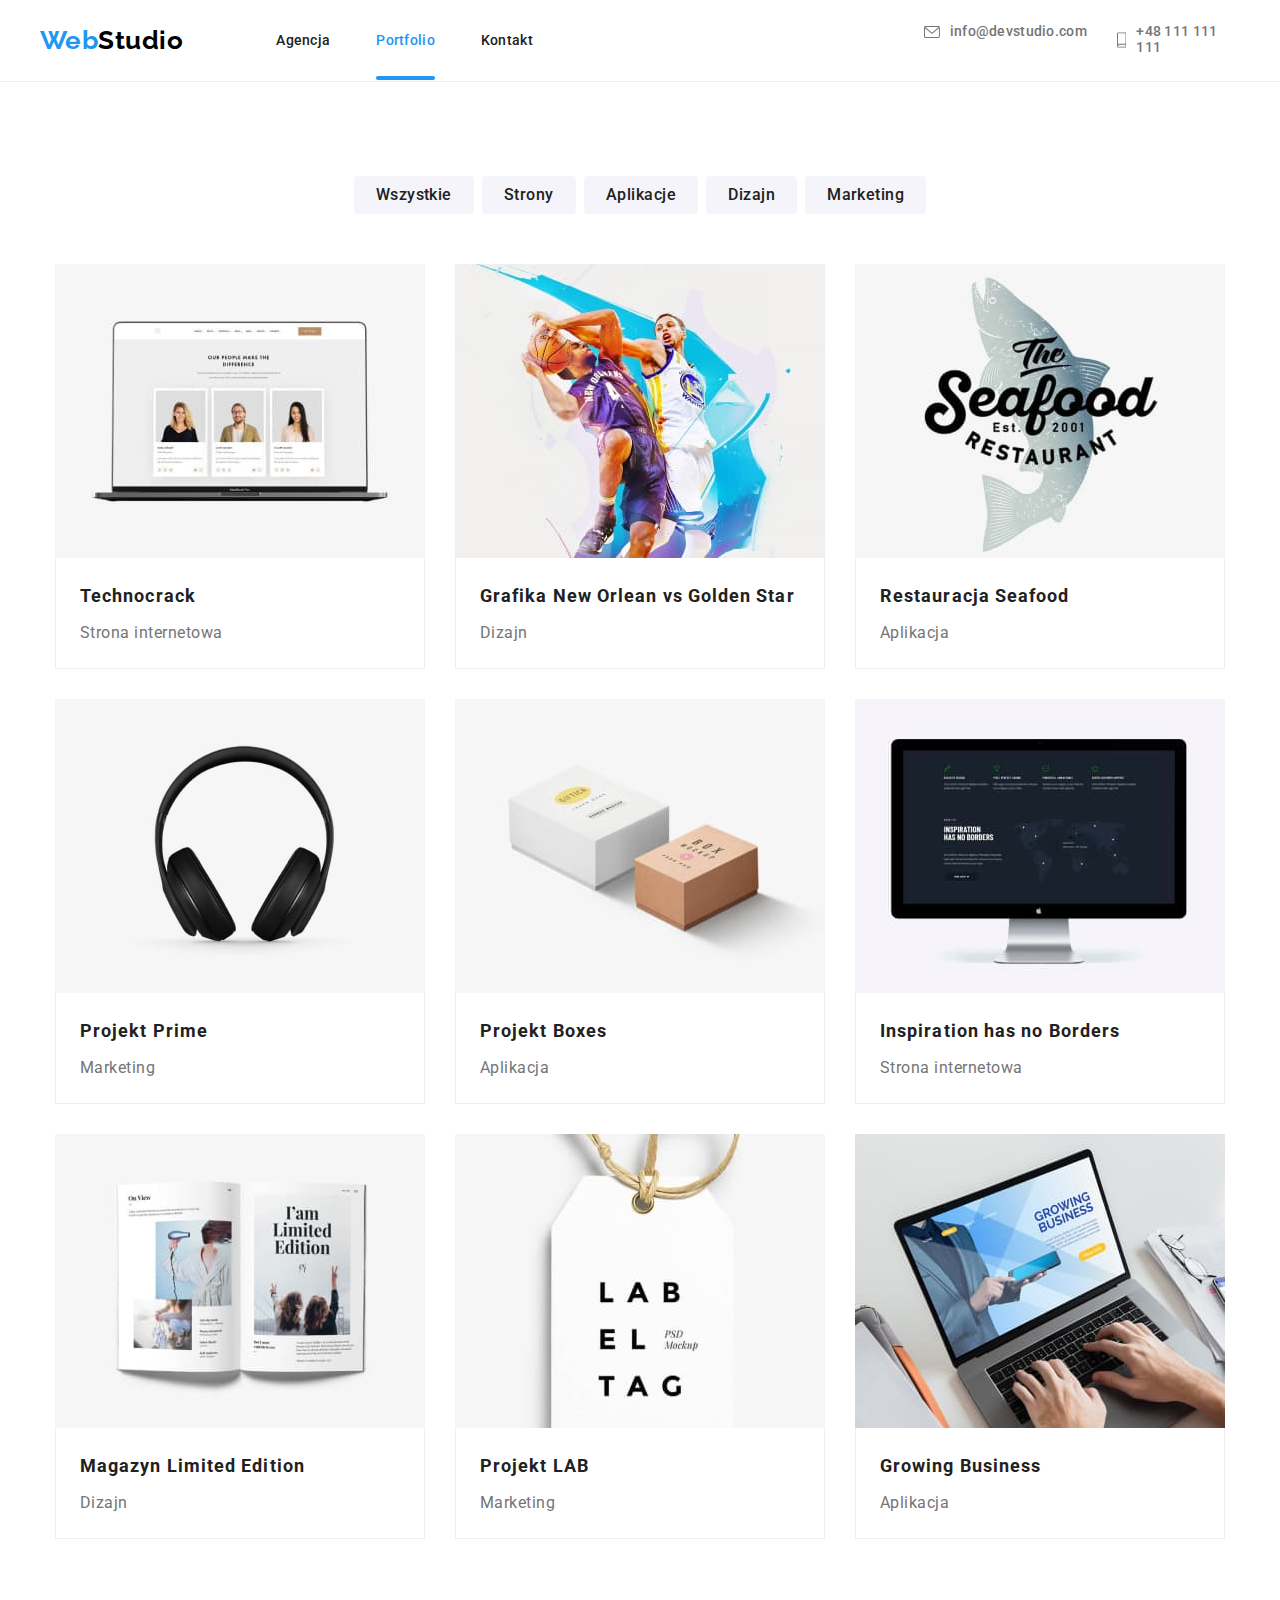
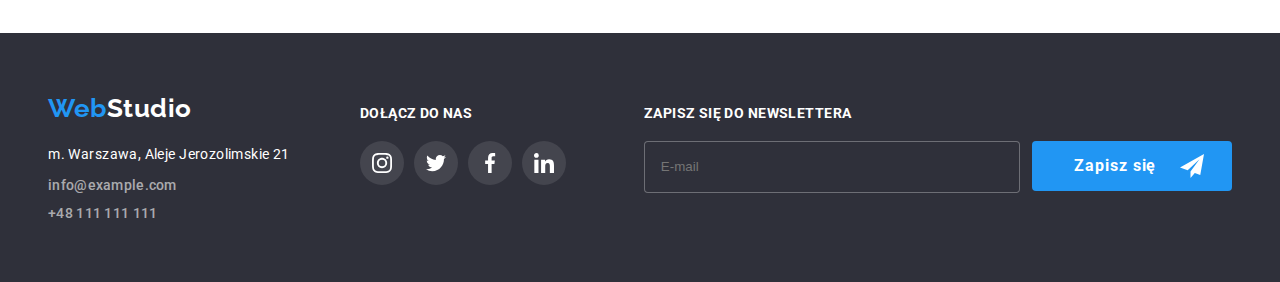
==== commit 7a322a15: "BEM" ====
--- a/portfolio.html
+++ b/portfolio.html
@@ -1,360 +1,286 @@
 <!DOCTYPE html>
 <html lang="pl">
-  <head>
-    <meta charset="UTF-8" />
-    <meta http-equiv="X-UA-Compatible" content="IE=edge" />
-    <meta name="viewport" content="width=device-width, initial-scale=1.0" />
-    <title>WebStudio | Portfolio</title>
-    <link rel="preconnect" href="https://fonts.googleapis.com" />
-    <link rel="preconnect" href="https://fonts.gstatic.com" crossorigin />
-    <link
-      href="https://fonts.googleapis.com/css2?family=Raleway:wght@700&family=Roboto:wght@400;500;700;900&display=swap"
-      rel="stylesheet"
-    />
-    <link
-      rel="stylesheet"
-      href="https://cdnjs.cloudflare.com/ajax/libs/modern-normalize/1.1.0/modern-normalize.min.css"
-      integrity="sha512-wpPYUAdjBVSE4KJnH1VR1HeZfpl1ub8YT/NKx4PuQ5NmX2tKuGu6U/JRp5y+Y8XG2tV+wKQpNHVUX03MfMFn9Q=="
-      crossorigin="anonymous"
-      referrerpolicy="no-referrer"
-    />
-    <link href="./css/styles.css" rel="stylesheet" />
-  </head>
 
-  <body>
-    <header class="header">
-      <div class="container container--header">
-        <a class="header__logo header__logo--black" href="./index.html"
-          ><span class="header__logo--blue">Web</span>Studio</a
-        >
-        <nav>
-          <ul class="header__navigation">
-            <li class="header__navigation-item">
-              <a class="header__navigation-link" href="./index.html">Agencja</a>
+<head>
+  <meta charset="UTF-8" />
+  <meta http-equiv="X-UA-Compatible" content="IE=edge" />
+  <meta name="viewport" content="width=device-width, initial-scale=1.0" />
+  <title>WebStudio | Portfolio</title>
+  <link rel="preconnect" href="https://fonts.googleapis.com" />
+  <link rel="preconnect" href="https://fonts.gstatic.com" crossorigin />
+  <link href="https://fonts.googleapis.com/css2?family=Raleway:wght@700&family=Roboto:wght@400;500;700;900&display=swap"
+    rel="stylesheet" />
+  <link rel="stylesheet" href="https://cdnjs.cloudflare.com/ajax/libs/modern-normalize/1.1.0/modern-normalize.min.css"
+    integrity="sha512-wpPYUAdjBVSE4KJnH1VR1HeZfpl1ub8YT/NKx4PuQ5NmX2tKuGu6U/JRp5y+Y8XG2tV+wKQpNHVUX03MfMFn9Q=="
+    crossorigin="anonymous" referrerpolicy="no-referrer" />
+  <link href="./css/styles.css" rel="stylesheet" />
+</head>
+
+<body>
+  <header class="header">
+    <div class="container container--header">
+      <a class="logo logo--header" href="./index.html"><span class="logo--blue">Web</span>Studio</a>
+      <nav>
+        <ul class="navigation">
+          <li class="navigation__item">
+            <a class="navigation__link navigation__link" href="./index.html">Agencja</a>
+          </li>
+          <li class="navigation__item">
+            <a class="navigation__link navigation__link--active" href="./portfolio.html">Portfolio</a>
+          </li>
+          <li class="navigation__item">
+            <a class="navigation__link" href="#">Kontakt</a>
+          </li>
+        </ul>
+      </nav>
+      <ul class="contact">
+        <li class="contact__item">
+          <a class="contact__link" href="mailto:info@devstudio.com">
+            <svg class="contact__icon" width="16" height="12">
+              <use href="./images/icons.svg#icon-envelope"></use>
+            </svg>info@devstudio.com</a>
+        </li>
+        <li class="contact__item">
+          <a class="contact__link" href="tel:+48111111111"><svg class="contact__icon" width="10" height="16">
+              <use href="./images/icons.svg#icon-phone"></use>
+            </svg>+48 111 111 111</a>
+        </li>
+      </ul>
+    </div>
+  </header>
+  <main>
+    <!-- Project filters -->
+    <div class="container">
+      <ul class="filter">
+        <li class="filter__item">
+          <button type="button" class="filter__button">Wszystkie</button>
+        </li>
+        <li class="filter__item">
+          <button type="button" class="filter__button">Strony</button>
+        </li>
+        <li class="filter__item">
+          <button type="button" class="filter__button">Aplikacje</button>
+        </li>
+        <li class="filter__item">
+          <button type="button" class="filter__button">Dizajn</button>
+        </li>
+        <li class="filter__item">
+          <button type="button" class="filter__button">Marketing</button>
+        </li>
+      </ul>
+    </div>
+    <!-- Project results -->
+    <section class="section--projects">
+      <div class="container">
+        <ul class="projects">
+          <li class="projects__item">
+            <img src="images/technocrack.jpg" alt="projekt strony internetowej firmy technocrack" width="370"
+              height="294" />
+            <div class="projects__overlay">
+              <p class="projects__subtitle">
+                Technocrack jest popularną platformą wykorzystywaną do
+                rozpowszechniania koronawirusa. Firmy wykorzystują tę
+                platformę do celów szpiegowskich i ataków na niezabezpieczone
+                serwery konkurencji
+              </p>
+            </div>
+            <div class="projects__border">
+              <h2 class="projects__title">Technocrack</h2>
+              <p class="projects__group">Strona internetowa</p>
+            </div>
+          </li>
+          <li class="projects__item">
+            <img src="images/new-orlean-vs-golden-star.jpg" alt="ilustracja dwóch zawodników koszykówki podczas meczu"
+              width="370" height="294" />
+            <div class="projects__overlay">
+              <p class="projects__subtitle">
+                Technocrack jest popularną platformą wykorzystywaną do
+                rozpowszechniania koronawirusa. Firmy wykorzystują tę
+                platformę do celów szpiegowskich i ataków na niezabezpieczone
+                serwery konkurencji
+              </p>
+            </div>
+            <div class="projects__border">
+              <h2 class="projects__title">Grafika New Orlean vs Golden Star</h2>
+              <p class="projects__group">Dizajn</p>
+            </div>
+          </li>
+          <li class="projects__item">
+            <img src="images/seafood-restaurant.jpg" alt="logo restauracji seafood" width="370" height="294" />
+            <div class="projects__overlay">
+              <p class="projects__subtitle">
+                Technocrack jest popularną platformą wykorzystywaną do
+                rozpowszechniania koronawirusa. Firmy wykorzystują tę
+                platformę do celów szpiegowskich i ataków na niezabezpieczone
+                serwery konkurencji
+              </p>
+            </div>
+            <div class="projects__border">
+              <h2 class="projects__title">Restauracja Seafood</h2>
+              <p class="projects__group">Aplikacja</p>
+            </div>
+          </li>
+          <li class="projects__item">
+            <img src="images/project-prime.jpg" alt="czarne słuchawki nauszne" width="370" height="294" />
+            <div class="projects__overlay">
+              <p class="projects__subtitle">
+                Technocrack jest popularną platformą wykorzystywaną do
+                rozpowszechniania koronawirusa. Firmy wykorzystują tę
+                platformę do celów szpiegowskich i ataków na niezabezpieczone
+                serwery konkurencji
+              </p>
+            </div>
+            <div class="projects__border">
+              <h2 class="projects__title">Projekt Prime</h2>
+              <p class="projects__group">Marketing</p>
+            </div>
+          </li>
+          <li class="projects__item">
+            <img src="images/project-boxes.jpg" alt="dwa tekturowe pudełka" width="370" height="294" />
+            <div class="projects__overlay">
+              <p class="projects__subtitle">
+                Technocrack jest popularną platformą wykorzystywaną do
+                rozpowszechniania koronawirusa. Firmy wykorzystują tę
+                platformę do celów szpiegowskich i ataków na niezabezpieczone
+                serwery konkurencji
+              </p>
+            </div>
+            <div class="projects__border">
+              <h2 class="projects__title">Projekt Boxes</h2>
+              <p class="projects__group">Aplikacja</p>
+            </div>
+          </li>
+          <li class="projects__item">
+            <img src="images/inspiration-has-no-borders.jpg"
+              alt="monitor z wyświetlonym projektem strony internetowej inspiration has no borders" width="370"
+              height="294" />
+            <div class="projects__overlay">
+              <p class="projects__subtitle">
+                Technocrack jest popularną platformą wykorzystywaną do
+                rozpowszechniania koronawirusa. Firmy wykorzystują tę
+                platformę do celów szpiegowskich i ataków na niezabezpieczone
+                serwery konkurencji
+              </p>
+            </div>
+            <div class="projects__border">
+              <h2 class="projects__title">Inspiration has no Borders</h2>
+              <p class="projects__group">Strona internetowa</p>
+            </div>
+          </li>
+          <li class="projects__item">
+            <img src="images/limited-edition-magazine.jpg" alt="zdjęcie papierowej wersji magazynu limited edition"
+              width="370" height="294" />
+            <div class="projects__overlay">
+              <p class="projects__subtitle">
+                Technocrack jest popularną platformą wykorzystywaną do
+                rozpowszechniania koronawirusa. Firmy wykorzystują tę
+                platformę do celów szpiegowskich i ataków na niezabezpieczone
+                serwery konkurencji
+              </p>
+            </div>
+            <div class="projects__border">
+              <h2 class="projects__title">Magazyn Limited Edition</h2>
+              <p class="projects__group">Dizajn</p>
+            </div>
+          </li>
+          <li class="projects__item">
+            <img src="images/project-lab.jpg" alt="makieta projektu labeltag" width="370" height="294" />
+            <div class="projects__overlay">
+              <p class="projects__subtitle">
+                Technocrack jest popularną platformą wykorzystywaną do
+                rozpowszechniania koronawirusa. Firmy wykorzystują tę
+                platformę do celów szpiegowskich i ataków na niezabezpieczone
+                serwery konkurencji
+              </p>
+            </div>
+            <div class="projects__border">
+              <h2 class="projects__title">Projekt LAB</h2>
+              <p class="projects__group">Marketing</p>
+            </div>
+          </li>
+          <li class="projects__item">
+            <img src="images/growing-business.jpg" alt="laptop z uruchomioną aplikacją growing business" width="370"
+              height="294" />
+            <div class="projects__overlay">
+              <p class="projects__subtitle">
+                Technocrack jest popularną platformą wykorzystywaną do
+                rozpowszechniania koronawirusa. Firmy wykorzystują tę
+                platformę do celów szpiegowskich i ataków na niezabezpieczone
+                serwery konkurencji
+              </p>
+            </div>
+            <div class="projects__border">
+              <h2 class="projects__title">Growing Business</h2>
+              <p class="projects__group">Aplikacja</p>
+            </div>
+          </li>
+        </ul>
+      </div>
+    </section>
+  </main>
+  <footer class="footer">
+    <div class="container container--footer">
+      <div>
+        <a class="logo logo--footer" href="./index.html"><span class="logo--blue">Web</span>Studio</a>
+        <address>
+          <ul class="address">
+            <li>
+              <p class="address__city-street">
+                m. Warszawa, Aleje Jerozolimskie 21
+              </p>
             </li>
-            <li class="header__navigation-item">
-              <a
-                class="header__navigation-link header__navigation-link--portfolio"
-                href="./portfolio.html"
-                >Portfolio</a
-              >
+            <li class="address__item">
+              <a class="address__link" href="mailto:info@example.com">info@example.com</a>
             </li>
-            <li class="header__navigation-item">
-              <a class="header__navigation-link" href="#">Kontakt</a>
+            <li>
+              <a class="address__link" href="tel:+48111111111">+48 111 111 111</a>
             </li>
           </ul>
-        </nav>
-        <ul class="header__contact">
-          <li class="header__contact-item">
-            <a class="header__contact-link" href="mailto:info@devstudio.com">
-              <svg class="header__contact-icon" width="16" height="12">
-                <use href="./images/icons.svg#icon-envelope"></use></svg
-              >info@devstudio.com</a
-            >
-          </li>
-          <li class="header__contact-item">
-            <a class="header__contact-link" href="tel:+48111111111"
-              ><svg class="header__contact-icon" width="10" height="16">
-                <use href="./images/icons.svg#icon-phone"></use></svg
-              >+48 111 111 111</a
-            >
+        </address>
+      </div>
+      <div class="socialmedia-box">
+        <h3 class="socialmedia-box__headline">Dołącz do nas</h3>
+        <ul class="socialmedia">
+          <li class="socialmedia__item">
+            <a class="socialmedia__link socialmedia__link--footer" href="#">
+              <svg class="socialmedia__icon" width="20" height="20">
+                <use href="./images/icons.svg#icon-instagram"></use>
+              </svg></a>
+          </li>
+          <li class="socialmedia__item">
+            <a class="socialmedia__link socialmedia__link--footer" href="#">
+              <svg class="socialmedia__icon" width="20" height="20">
+                <use href="./images/icons.svg#icon-twitter"></use>
+              </svg></a>
+          </li>
+          <li class="socialmedia__item">
+            <a class="socialmedia__link socialmedia__link--footer" href="#">
+              <svg class="socialmedia__icon" width="20" height="20">
+                <use href="./images/icons.svg#icon-facebook"></use>
+              </svg></a>
+          </li>
+          <li class="socialmedia__item">
+            <a class="socialmedia__link socialmedia__link--footer" href="#">
+              <svg class="socialmedia__icon" width="20" height="20">
+                <use href="./images/icons.svg#icon-linkedin"></use>
+              </svg></a>
           </li>
         </ul>
       </div>
-    </header>
-    <main>
-      <!-- Project filters -->
-      <div class="container">
-        <ul class="list-project-filter">
-          <li class="item-project-filter">
-            <button type="button" class="project-filter">Wszystkie</button>
-          </li>
-          <li class="item-project-filter">
-            <button type="button" class="project-filter">Strony</button>
-          </li>
-          <li class="item-project-filter">
-            <button type="button" class="project-filter">Aplikacje</button>
-          </li>
-          <li class="item-project-filter">
-            <button type="button" class="project-filter">Dizajn</button>
-          </li>
-          <li class="item-project-filter">
-            <button type="button" class="project-filter">Marketing</button>
-          </li>
-        </ul>
-      </div>
-      <!-- Project results -->
-      <section class="section-projects">
-        <div class="container">
-          <ul class="list-project">
-            <li class="item-project">
-              <img
-                src="images/technocrack.jpg"
-                alt="projekt strony internetowej firmy technocrack"
-                width="370"
-                height="294"
-              />
-              <div class="overlay">
-                <p class="overlay-description">
-                  Technocrack jest popularną platformą wykorzystywaną do
-                  rozpowszechniania koronawirusa. Firmy wykorzystują tę
-                  platformę do celów szpiegowskich i ataków na niezabezpieczone
-                  serwery konkurencji
-                </p>
-              </div>
-              <div class="project-border">
-                <h2 class="project-name">Technocrack</h2>
-                <p class="project-group">Strona internetowa</p>
-              </div>
-            </li>
-            <li class="item-project">
-              <img
-                src="images/new-orlean-vs-golden-star.jpg"
-                alt="ilustracja dwóch zawodników koszykówki podczas meczu"
-                width="370"
-                height="294"
-              />
-              <div class="overlay">
-                <p class="overlay-description">
-                  Technocrack jest popularną platformą wykorzystywaną do
-                  rozpowszechniania koronawirusa. Firmy wykorzystują tę
-                  platformę do celów szpiegowskich i ataków na niezabezpieczone
-                  serwery konkurencji
-                </p>
-              </div>
-              <div class="project-border">
-                <h2 class="project-name">Grafika New Orlean vs Golden Star</h2>
-                <p class="project-group">Dizajn</p>
-              </div>
-            </li>
-            <li class="item-project">
-              <img
-                src="images/seafood-restaurant.jpg"
-                alt="logo restauracji seafood"
-                width="370"
-                height="294"
-              />
-              <div class="overlay">
-                <p class="overlay-description">
-                  Technocrack jest popularną platformą wykorzystywaną do
-                  rozpowszechniania koronawirusa. Firmy wykorzystują tę
-                  platformę do celów szpiegowskich i ataków na niezabezpieczone
-                  serwery konkurencji
-                </p>
-              </div>
-              <div class="project-border">
-                <h2 class="project-name">Restauracja Seafood</h2>
-                <p class="project-group">Aplikacja</p>
-              </div>
-            </li>
-            <li class="item-project">
-              <img
-                src="images/project-prime.jpg"
-                alt="czarne słuchawki nauszne"
-                width="370"
-                height="294"
-              />
-              <div class="overlay">
-                <p class="overlay-description">
-                  Technocrack jest popularną platformą wykorzystywaną do
-                  rozpowszechniania koronawirusa. Firmy wykorzystują tę
-                  platformę do celów szpiegowskich i ataków na niezabezpieczone
-                  serwery konkurencji
-                </p>
-              </div>
-              <div class="project-border">
-                <h2 class="project-name">Projekt Prime</h2>
-                <p class="project-group">Marketing</p>
-              </div>
-            </li>
-            <li class="item-project">
-              <img
-                src="images/project-boxes.jpg"
-                alt="dwa tekturowe pudełka"
-                width="370"
-                height="294"
-              />
-              <div class="overlay">
-                <p class="overlay-description">
-                  Technocrack jest popularną platformą wykorzystywaną do
-                  rozpowszechniania koronawirusa. Firmy wykorzystują tę
-                  platformę do celów szpiegowskich i ataków na niezabezpieczone
-                  serwery konkurencji
-                </p>
-              </div>
-              <div class="project-border">
-                <h2 class="project-name">Projekt Boxes</h2>
-                <p class="project-group">Aplikacja</p>
-              </div>
-            </li>
-            <li class="item-project">
-              <img
-                src="images/inspiration-has-no-borders.jpg"
-                alt="monitor z wyświetlonym projektem strony internetowej inspiration has no borders"
-                width="370"
-                height="294"
-              />
-              <div class="overlay">
-                <p class="overlay-description">
-                  Technocrack jest popularną platformą wykorzystywaną do
-                  rozpowszechniania koronawirusa. Firmy wykorzystują tę
-                  platformę do celów szpiegowskich i ataków na niezabezpieczone
-                  serwery konkurencji
-                </p>
-              </div>
-              <div class="project-border">
-                <h2 class="project-name">Inspiration has no Borders</h2>
-                <p class="project-group">Strona internetowa</p>
-              </div>
-            </li>
-            <li class="item-project">
-              <img
-                src="images/limited-edition-magazine.jpg"
-                alt="zdjęcie papierowej wersji magazynu limited edition"
-                width="370"
-                height="294"
-              />
-              <div class="overlay">
-                <p class="overlay-description">
-                  Technocrack jest popularną platformą wykorzystywaną do
-                  rozpowszechniania koronawirusa. Firmy wykorzystują tę
-                  platformę do celów szpiegowskich i ataków na niezabezpieczone
-                  serwery konkurencji
-                </p>
-              </div>
-              <div class="project-border">
-                <h2 class="project-name">Magazyn Limited Edition</h2>
-                <p class="project-group">Dizajn</p>
-              </div>
-            </li>
-            <li class="item-project">
-              <img
-                src="images/project-lab.jpg"
-                alt="makieta projektu labeltag"
-                width="370"
-                height="294"
-              />
-              <div class="overlay">
-                <p class="overlay-description">
-                  Technocrack jest popularną platformą wykorzystywaną do
-                  rozpowszechniania koronawirusa. Firmy wykorzystują tę
-                  platformę do celów szpiegowskich i ataków na niezabezpieczone
-                  serwery konkurencji
-                </p>
-              </div>
-              <div class="project-border">
-                <h2 class="project-name">Projekt LAB</h2>
-                <p class="project-group">Marketing</p>
-              </div>
-            </li>
-            <li class="item-project">
-              <img
-                src="images/growing-business.jpg"
-                alt="laptop z uruchomioną aplikacją growing business"
-                width="370"
-                height="294"
-              />
-              <div class="overlay">
-                <p class="overlay-description">
-                  Technocrack jest popularną platformą wykorzystywaną do
-                  rozpowszechniania koronawirusa. Firmy wykorzystują tę
-                  platformę do celów szpiegowskich i ataków na niezabezpieczone
-                  serwery konkurencji
-                </p>
-              </div>
-              <div class="project-border">
-                <h2 class="project-name">Growing Business</h2>
-                <p class="project-group">Aplikacja</p>
-              </div>
-            </li>
-          </ul>
-        </div>
-      </section>
-    </main>
-    <footer class="footer">
-      <div class="container container--footer">
-        <div>
-          <a class="footer__logo footer__logo--white" href="./index.html"
-            ><span class="footer__logo--blue">Web</span>Studio</a
-          >
-          <address>
-            <ul class="footer__address">
-              <li>
-                <p class="footer__street">
-                  m. Warszawa, Aleje Jerozolimskie 21
-                </p>
-              </li>
-              <li class="footer__item">
-                <a class="footer__link" href="mailto:info@example.com"
-                  >info@example.com</a
-                >
-              </li>
-              <li>
-                <a class="footer__link" href="tel:+48111111111"
-                  >+48 111 111 111</a
-                >
-              </li>
-            </ul>
-          </address>
-        </div>
-        <div class="container--socialmedia">
-          <h3 class="footer__headline">Dołącz do nas</h3>
-          <ul class="footer__socialmedia">
-            <li class="footer__socialmedia-item">
-              <a class="footer__socialmedia-link" href="#">
-                <svg class="footer__socialmedia-icon" width="20" height="20">
-                  <use href="./images/icons.svg#icon-instagram"></use></svg
-              ></a>
-            </li>
-            <li class="footer__socialmedia-item">
-              <a class="footer__socialmedia-link" href="#">
-                <svg class="footer__socialmedia-icon" width="20" height="20">
-                  <use href="./images/icons.svg#icon-twitter"></use></svg
-              ></a>
-            </li>
-            <li class="footer__socialmedia-item">
-              <a class="footer__socialmedia-link" href="#">
-                <svg class="footer__socialmedia-icon" width="20" height="20">
-                  <use href="./images/icons.svg#icon-facebook"></use></svg
-              ></a>
-            </li>
-            <li class="footer__socialmedia-item">
-              <a class="footer__socialmedia-link" href="#">
-                <svg class="footer__socialmedia-icon" width="20" height="20">
-                  <use href="./images/icons.svg#icon-linkedin"></use></svg
-              ></a>
-            </li>
-          </ul>
-        </div>
-        <form
-          class="footer__form footer__form--position"
-          name="newsletterForm"
-          autocomplete="on"
-        >
-          <label
-            class="footer__form-headline footer__form-headline--column"
-            for="newsletter-input"
-          >
-            Zapisz się do newslettera
-            <input
-              class="footer__form-input"
-              id="newsletter-input"
-              type="email"
-              name="newsletterEmail"
-              placeholder="E-mail"
-              required
-            />
-          </label>
-          <button
-            class="footer__form-button footer__form-button--margin"
-            type="submit"
-          >
-            Zapisz się<svg class="send-icon" width="24" height="24">
-              <use href="./images/icons.svg#icon-send"></use>
-            </svg>
-          </button>
-        </form>
-      </div>
-    </footer>
-  </body>
-</html>
+      <form class="newsletter newsletter--position" name="newsletterForm" autocomplete="on">
+        <label class="newsletter__headline newsletter__headline--column" for="newsletter-input">
+          Zapisz się do newslettera
+          <input class="newsletter__input" id="newsletter-input" type="email" name="newsletterEmail"
+            placeholder="E-mail" required />
+        </label>
+        <button class="newsletter__button newsletter__button--margin" type="submit">
+          Zapisz się<svg class="newsletter__icon" width="24" height="24">
+            <use href="./images/icons.svg#icon-send"></use>
+          </svg>
+        </button>
+      </form>
+    </div>
+  </footer>
+</body>
+
+</html>--- a/css/styles.css
+++ b/css/styles.css
@@ -51,28 +51,15 @@
   margin-bottom: 50px;
 }
 
-.container--align {
+.container--banner {
   text-align: center;
 }
 
 /* Header */
 
-.footer__link,
-.header__navigation-link--homepage,
-.header__navigation-link--portfolio {
-  color: var(--accent-color);
-  font-weight: 500;
-  font-size: 14px;
-  line-height: 1.14;
-  letter-spacing: 0.02em;
-  transition-duration: 250ms;
-  transition-timing-function: cubic-bezier(0.4, 0, 0.2, 1);
-  transition-property: color;
-}
-
-.header__navigation-link--homepage::after,
-.header__navigation-link--portfolio::after {
+.navigation__link--active::after {
   content: "";
+  width: 100%;
   height: 4px;
   background-color: var(--accent-color);
   border-radius: 2px;
@@ -84,13 +71,6 @@
   display: block;
 }
 
-.header__navigation-link--homepage::after {
-  width: 53px;
-}
-.header__navigation-link--portfolio::after {
-  width: 58px;
-}
-
 .header {
   border-bottom: 1px solid #ececec;
 }
@@ -102,40 +82,37 @@
   margin-bottom: 25px;
 }
 
-.footer__logo,
-.header__logo {
+.logo {
   font-family: "Raleway";
   font-weight: 700;
   font-size: 26px;
 }
 
-.header__logo--black {
+.logo--header {
   color: var(--black-text);
   margin-right: 93px;
 }
 
-.footer__logo--white {
+.logo--footer {
   color: var(--white-text);
-  font-family: "Raleway";
-  font-weight: 700;
-  font-size: 26px;
-}
-
-.header__contact,
-.header__navigation {
-  display: flex;
-}
-
-.header__navigation:last-child {
+}
+
+.contact,
+.navigation {
+  display: flex;
+}
+
+.navigation:last-child {
   margin-right: 345px;
 }
 
-.header__navigation-item {
+.navigation__item {
+  color: var(--main-text-color);
   margin-right: 46px;
   position: relative;
 }
 
-.header__navigation-link {
+.navigation__link {
   color: var(--main-text-color);
   font-weight: 500;
   font-size: 14px;
@@ -146,18 +123,19 @@
   transition-property: color;
 }
 
-.footer__logo--blue,
-.header__logo--blue,
-.footer__address .link:hover,
-.footer__address .link:focus,
-.header__navigation-link--active:hover,
-.header__navigation-link--active:focus,
-.header__navigation-link:hover,
-.header__navigation-link:focus {
+.navigation__link--active {
   color: var(--accent-color);
 }
 
-.header__contact-link {
+.logo--blue,
+.address .address__link:hover,
+.address .address__link:focus,
+.navigation__link:hover,
+.navigation__link:focus {
+  color: var(--accent-color);
+}
+
+.contact__link {
   display: flex;
   align-items: center;
 }
@@ -165,11 +143,11 @@
 .clients__item:not(:last-child),
 .offer__item:not(:last-child),
 .benefits__item:not(:last-child),
-.header__contact-item:not(:last-child) {
+.contact__item:not(:last-child) {
   margin-right: 30px;
 }
 
-.header__contact .header__contact-link {
+.contact .contact__link {
   color: var(--main-description-color);
   fill: var(--main-description-color);
   font-weight: 500;
@@ -181,19 +159,19 @@
   transition-property: color, fill;
 }
 
-.header__contact-link:hover,
-.header__contact-link:focus {
+.contact__link:hover,
+.contact__link:focus {
   color: var(--accent-color);
   fill: var(--accent-color);
 }
 
-.header__contact-icon {
+.contact__icon {
   margin-right: 10px;
 }
 
 /* Main Header */
 
-.baner__headline {
+.banner__headline {
   color: var(--white-text);
   font-weight: 900;
   font-size: 44px;
@@ -205,8 +183,9 @@
   text-transform: uppercase;
 }
 
-.baner__button,
-.footer__form-button {
+.banner__button,
+.newsletter__button,
+.service-order__button {
   color: var(--white-text);
   font-family: "Roboto";
   font-weight: 700;
@@ -219,12 +198,12 @@
   cursor: pointer;
 }
 
-.baner__button--position {
+.banner__button--position {
   padding: 10px 41px 10px 41px;
   margin-bottom: 200px;
 }
 
-.baner {
+.banner {
   background-color: var(--footer-background);
   background-image: linear-gradient(
       to bottom,
@@ -267,12 +246,10 @@
 /* What we do */
 
 .team,
-.footer__socialmedia,
-.list-project-filter,
 .benefits,
 .container--footer,
 .offer,
-.footer__form {
+.newsletter {
   display: flex;
   justify-content: center;
 }
@@ -352,11 +329,11 @@
   justify-content: center;
 }
 
-.team-socialmedia__item:not(:last-child) {
+.socialmedia__item:not(:last-child) {
   margin-right: 10px;
 }
 
-.team-socialmedia__link {
+.socialmedia__link {
   display: flex;
   align-items: center;
   justify-content: center;
@@ -370,15 +347,19 @@
   transition-property: background-color, fill;
 }
 
-.team-socialmedia__link:hover,
-.team-socialmedia__link:focus {
+.socialmedia__link--footer {
+  fill: var(--white-text);
+  background-color: var(--footer-socialmedia-icon);
+}
+
+.socialmedia__link:hover,
+.socialmedia__link:focus {
   fill: var(--white-text);
   background-color: var(--accent-color);
 }
 
 /* Our clients */
-.clients,
-.team-socialmedia {
+.clients {
   fill: var(--icon-color);
   padding-bottom: 30px;
   display: flex;
@@ -389,9 +370,23 @@
   transition-property: fill;
 }
 
+.socialmedia {
+  display: flex;
+  justify-content: center;
+}
+
+.socialmedia--team {
+  fill: var(--icon-color);
+  padding-bottom: 30px;
+  align-items: center;
+  transition-duration: 250ms;
+  transition-timing-function: cubic-bezier(0.4, 0, 0.2, 1);
+  transition-property: fill;
+}
+
 .footer__socialmedia-icon,
 .clients__icon,
-.team-socialmedia__icon {
+.socialmedia__icon {
   transition-duration: 250ms;
   transition-timing-function: cubic-bezier(0.4, 0, 0.2, 1);
 }
@@ -405,8 +400,8 @@
   border: 1px solid #afb1b8;
   border-radius: 4px;
   fill: var(--icon-color);
-  transition-property: border, --color3, --color2;
-  transition-duration: 1s;
+  transition-property: border;
+  transition-duration: 250ms;
   transition-timing-function: cubic-bezier(0.4, 0, 0.2, 1);
   transition-property: border;
 }
@@ -425,7 +420,7 @@
   padding-bottom: 60px;
 }
 
-.footer__street {
+.address__city-street {
   color: var(--white-text);
   font-size: 14px;
   line-height: 1.71;
@@ -435,11 +430,11 @@
   margin-bottom: 9px;
 }
 
-.footer__item {
+.address__item {
   margin-bottom: 9px;
 }
 
-.footer__address .footer__link {
+.address__link {
   color: var(--bottom-contact-color);
   font-weight: 500;
   font-size: 14px;
@@ -451,19 +446,19 @@
   transition-property: color;
 }
 
-.container--socialmedia {
+.socialmedia-box {
   display: flex;
   flex-direction: column;
   padding-top: 12px;
   padding-left: 70px;
 }
 
-.footer__form--position {
+.newsletter--position {
   margin-left: 78px;
   padding-top: 12px;
 }
 
-.footer__form-button--margin {
+.newsletter__button--margin {
   display: flex;
   align-items: center;
   margin-top: 36px;
@@ -473,19 +468,19 @@
   height: 50px;
 }
 
-.send-icon {
+.newsletter__icon {
   margin-left: 24px;
 }
 
-input.footer__form-input {
+input.newsletter__input {
   color: rgba(255, 255, 255, 0.6);
 }
 
-input.footer__form-input:focus {
+input.newsletter__input:focus {
   border: 1px solid var(--accent-color);
 }
 
-.footer__form-input {
+.newsletter__input {
   width: 358px;
   height: 50px;
   background: #2f303a;
@@ -493,10 +488,11 @@
   border-radius: 4px;
   padding-left: 16px;
   margin-top: 20px;
-}
-
-.footer__form-headline,
-.footer__headline {
+  outline: none;
+}
+
+.newsletter__headline,
+.socialmedia-box__headline {
   color: var(--white-text);
   font-weight: 700;
   font-size: 14px;
@@ -506,13 +502,13 @@
   margin-bottom: 20px;
 }
 
-.footer__form-headline--column {
+.newsletter__headline--column {
   display: flex;
   flex-direction: column;
 }
 
 .footer__socialmedia-item:not(:last-child) {
-  margin-right: 20px;
+  margin-right: 10px;
 }
 
 .footer__socialmedia-link {
@@ -536,7 +532,7 @@
 
 /* Project filters */
 
-.project-filter {
+.filter__button {
   color: var(--main-text-color);
   font-family: "Roboto";
   font-weight: 500;
@@ -554,8 +550,8 @@
   transition-property: background-color, color, box-shadow;
 }
 
-.project-filter:hover,
-.project-filter:focus {
+.filter__button:hover,
+.filter__button:focus {
   background-color: var(--accent-color);
   color: var(--white-text);
   cursor: pointer;
@@ -563,13 +559,13 @@
     0px 2px 2px rgba(0, 0, 0, 0.12);
 }
 
-.item-project-filter:not(:last-child) {
+.filter__item:not(:last-child) {
   margin-right: 8px;
 }
 
 /* Project results */
 
-.project-name {
+.projects__title {
   color: var(--main-text-color);
   font-size: 18px;
   line-height: 2;
@@ -578,7 +574,7 @@
   padding-left: 24px;
 }
 
-.project-group {
+.projects__group {
   color: var(--main-description-color);
   font-size: 16px;
   line-height: 1.87;
@@ -588,7 +584,7 @@
   padding-bottom: 20px;
 }
 
-.overlay {
+.projects__overlay {
   position: absolute;
   width: 100%;
   height: 100%;
@@ -598,7 +594,7 @@
   transition: transform 500ms ease;
 }
 
-.overlay > .overlay-description {
+.projects__overlay > .projects__subtitle {
   font-size: 18px;
   line-height: 1.55;
   letter-spacing: 0.03em;
@@ -608,28 +604,30 @@
   padding-right: 45px;
 }
 
-.overlay code {
+.projects__overlay code {
   display: inline-block;
   background-color: rgba(33, 150, 243, 0.9);
 }
 
-.list-project-filter {
+.filter {
   padding-top: 94px;
-}
-
-.section-projects {
+  display: flex;
+  justify-content: center;
+}
+
+.section--projects {
   padding-top: 50px;
   padding-bottom: 94px;
 }
 
-.list-project {
+.projects {
   display: flex;
   flex-wrap: wrap;
   gap: 30px;
   justify-content: center;
 }
 
-.item-project {
+.projects__item {
   display: flex;
   flex-direction: column;
   position: relative;
@@ -640,17 +638,17 @@
   transition-property: box-shadow;
 }
 
-.item-project:hover {
+.projects__item:hover {
   cursor: pointer;
   box-shadow: 0px 1px 1px rgba(0, 0, 0, 0.12), 0px 4px 4px rgba(0, 0, 0, 0.06),
     1px 4px 6px rgba(0, 0, 0, 0.16);
 }
 
-.item-project:hover .overlay {
+.projects__item:hover .projects__overlay {
   transform: translateY(-100%);
 }
 
-.project-border {
+.projects__border {
   border: 1px solid #eee;
   border-top: none;
   position: relative;
@@ -687,7 +685,7 @@
   opacity: 0;
 }
 
-.container--background {
+.modal-background {
   top: 0;
   left: 0;
   width: 100vw;
@@ -719,12 +717,12 @@
   justify-content: center;
 }
 
-.modal__form-width {
+.service-order__group {
   width: 100%;
   padding: 0 40px;
 }
 
-.modal__form-input {
+.service-order__input {
   width: 100%;
   border: 1px solid rgba(33, 33, 33, 0.2);
   border-radius: 4px;
@@ -733,25 +731,25 @@
   outline: none;
 }
 
-.modal__form-input::placeholder {
+.service-order__input::placeholder {
   color: rgba(117, 117, 117, 0.5);
 }
 
-.modal__form-item:focus-within .form-icon {
+.service-order__item:focus-within .service-order__icon {
   fill: var(--accent-color);
 }
 
-textarea.modal__form-input:focus,
-input.modal__form-input:focus {
+textarea.service-order__input:focus,
+input.service-order__input:focus {
   border: 1px solid var(--accent-color);
 }
 
-textarea.modal__form-input,
-input.modal__form-input {
+textarea.service-order__input,
+input.service-order__input {
   color: var(--main-description-color);
 }
 
-.modal__form-item {
+.service-order__item {
   position: relative;
   margin-top: 10px;
   font-size: 12px;
@@ -760,27 +758,37 @@
   color: var(--main-description-color);
 }
 
-.form-icon {
+.service-order__item--terms {
+  display: flex;
+  justify-content: center;
+  color: var(--main-description-color);
+  font-size: 14px;
+  line-height: 1.71;
+  margin-top: 20px;
+}
+
+.service-order__icon {
   position: absolute;
   transition-duration: 250ms;
   transition-timing-function: cubic-bezier(0.4, 0, 0.2, 1);
 }
 
-.icon-1 {
+.service-order__icon--email,
+.service-order__icon--name {
   left: 15px;
   bottom: 14px;
 }
 
-.icon-2 {
+.service-order__icon--phone {
   left: 14.27px;
   bottom: 13px;
 }
 
-.input--height {
+.service-order__input--padding {
   padding: 12px 12px 12px 42px;
 }
 
-.modal__form-headline {
+.service-order__headline {
   font-weight: 700;
   font-size: 20px;
   line-height: 1.15;
@@ -789,16 +797,16 @@
   text-align: center;
 }
 
-input.checkbox {
+input.service-order__checkbox {
   appearance: none;
 }
 
-input.checkbox:checked + label.terms-checkbox::before {
+input.service-order__checkbox:checked + label.service-order__agreement::before {
   background-color: var(--accent-color);
   border: none;
 }
 
-label.terms-checkbox::before {
+label.service-order__agreement::before {
   display: block;
   position: absolute;
   cursor: pointer;
@@ -811,12 +819,12 @@
   border-radius: 2px;
 }
 
-.terms-checkbox {
+.service-order__agreement {
   position: relative;
   padding-left: 23px;
 }
 
-.icon-checkbox {
+.service-order__checkbox-icon {
   position: absolute;
   cursor: pointer;
   top: 8px;
@@ -824,37 +832,26 @@
   z-index: 1;
 }
 
-.modal__form-terms {
-  display: flex;
-  justify-content: center;
-  position: relative;
-  color: var(--main-description-color);
-  font-size: 14px;
-  line-height: 1.71;
-  margin-top: 20px;
-}
-
-.button-send {
-  width: 200px;
-  height: 50px;
+.service-order__button--submit {
   background: var(--accent-color);
   box-shadow: 0px 4px 4px rgba(0, 0, 0, 0.15);
   border-radius: 4px;
+  padding: 10px 76px;
   margin-top: 30px;
 }
 
-.modal__form {
+.service-order {
   display: flex;
   flex-direction: column;
   align-items: center;
 }
 
-.input--resize {
+.service-order__input--resize {
   resize: none;
   padding: 12px 16px;
 }
 
-.terms {
+.service-order__link {
   text-decoration: underline;
   color: var(--accent-color);
 }
